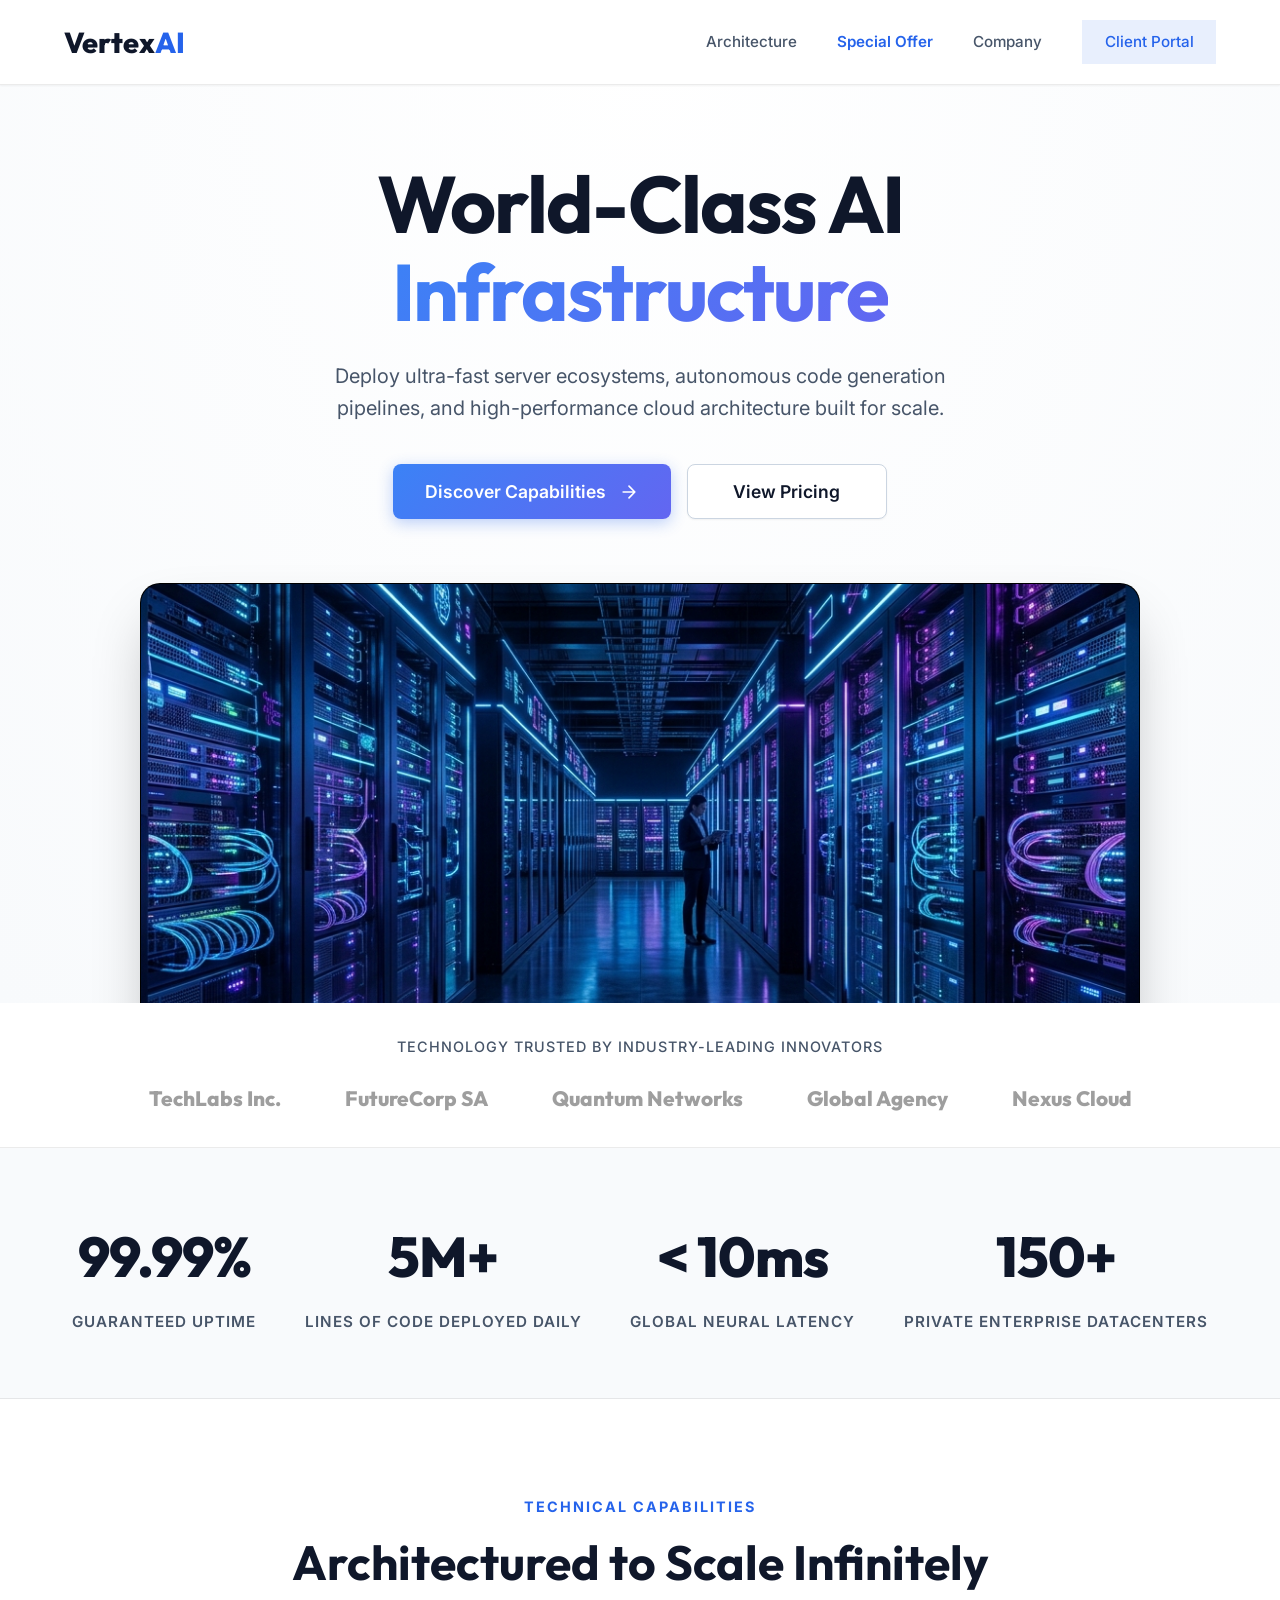
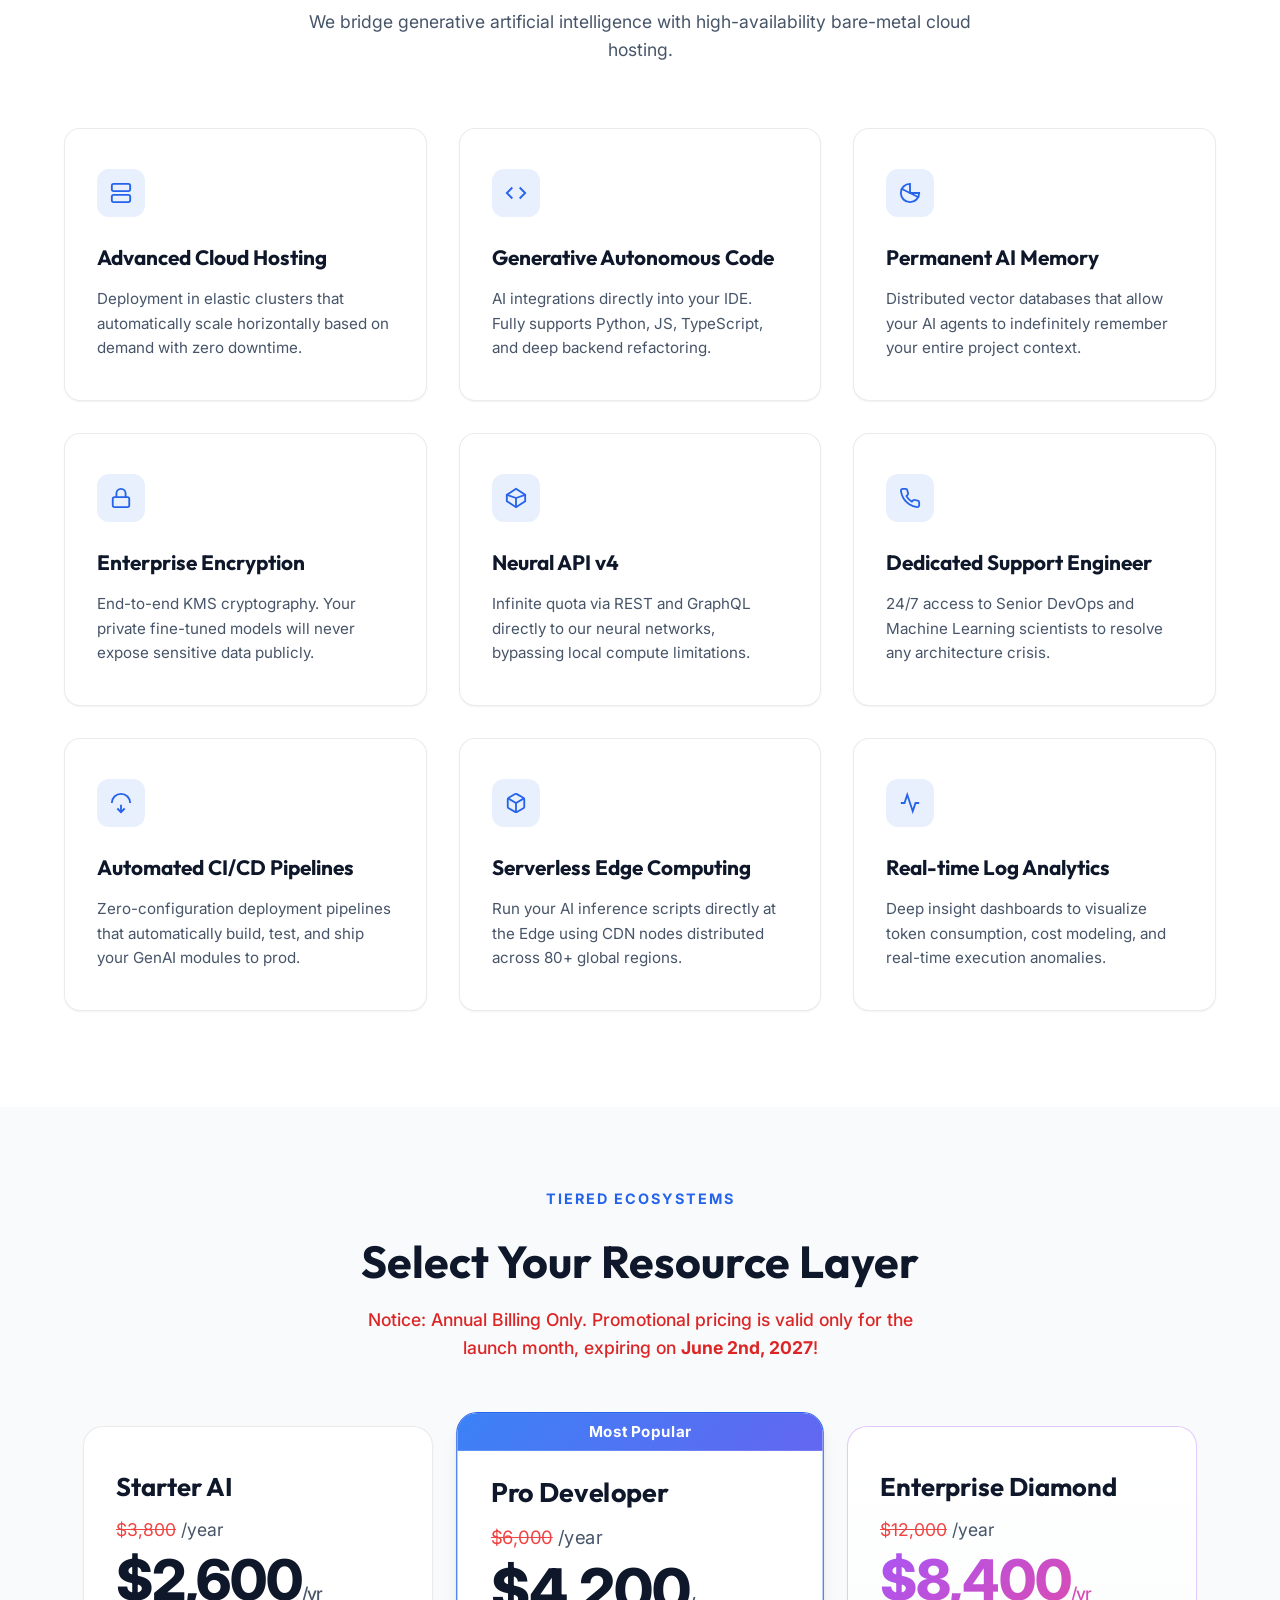
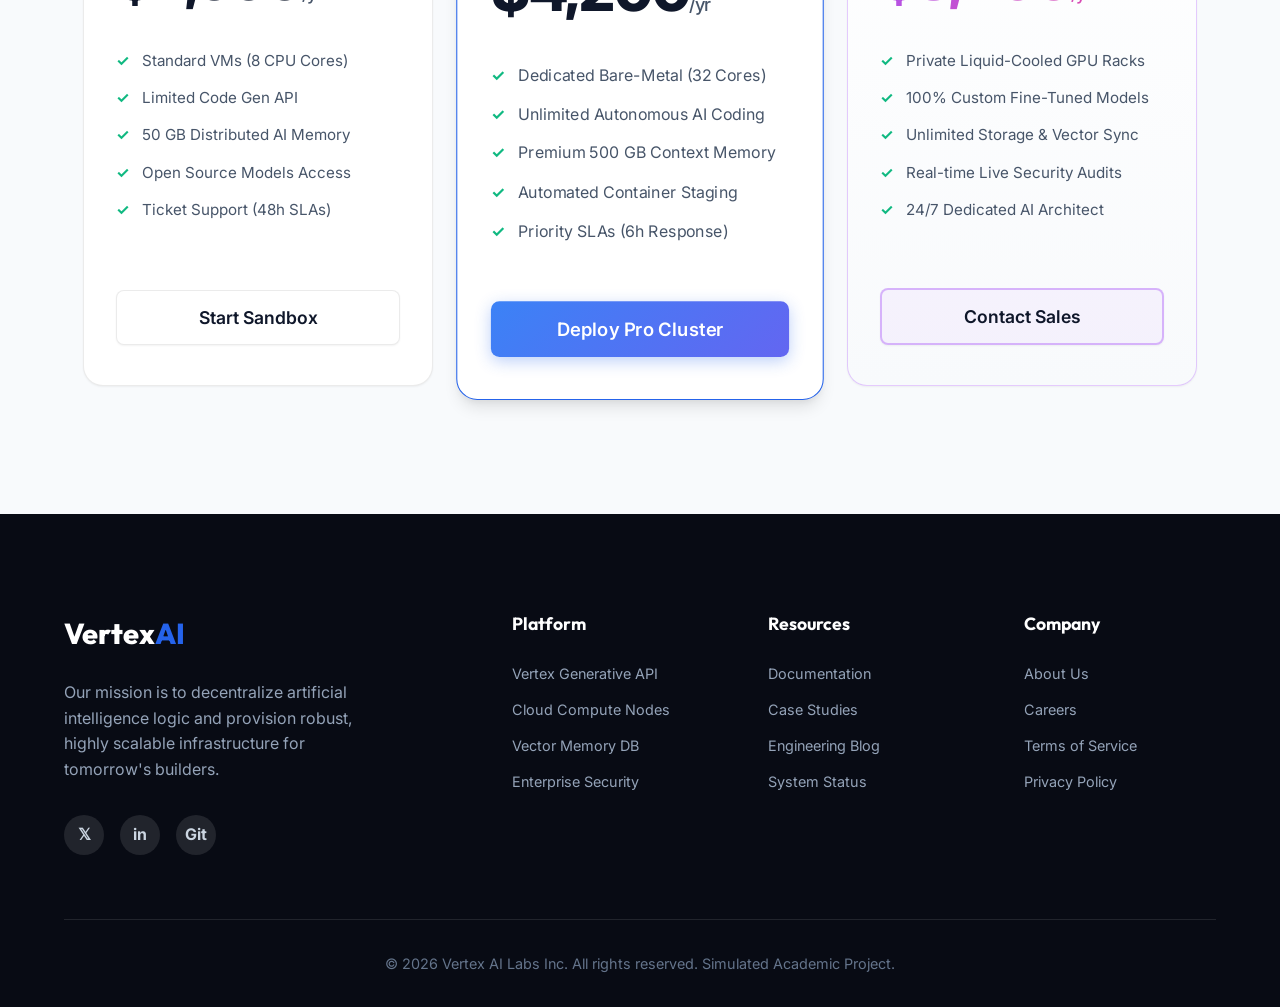
==== index.html @ 4530b76d "feat: add user perezcurbelo and update pricing plans" ====
<!DOCTYPE html>
<html lang="en">
<head>
    <link rel="icon" href="data:image/svg+xml,<svg xmlns=%22http://www.w3.org/2000/svg%22 viewBox=%220 0 100 100%22><text y=%22.9em%22 font-size=%2290%22>⚡️</text></svg>">
    <meta charset="UTF-8">
    <meta name="viewport" content="width=device-width, initial-scale=1.0">
    <title>Vertex AI | Enterprise Cloud Infrastructure</title>
    <link rel="preconnect" href="https://fonts.googleapis.com">
    <link rel="preconnect" href="https://fonts.gstatic.com" crossorigin>
    <link href="https://fonts.googleapis.com/css2?family=Outfit:wght@300;400;600;800&family=Inter:wght@400;500;600&display=swap" rel="stylesheet">
    <link rel="stylesheet" href="styles.css">
</head>
<body class="light-theme">

    <nav class="navbar">
        <div class="logo">Vertex<span>AI</span></div>
        <div class="nav-links">
            <a href="#services">Architecture</a>
            <a href="#pricing" style="color: var(--accent); font-weight: 600;">Special Offer</a>
            <a href="company.html">Company</a>
            <a href="login.html" class="nav-btn">Client Portal</a>
        </div>
    </nav>

    <!-- Hero Section -->
    <header class="hero">
        <div class="hero-content">
            <h1>World-Class AI <br> <span class="accent-text">Infrastructure</span></h1>
            <p>Deploy ultra-fast server ecosystems, autonomous code generation pipelines, and high-performance cloud architecture built for scale.</p>
            <div class="hero-actions">
                <button class="btn-primary" onclick="document.getElementById('services').scrollIntoView({behavior: 'smooth'})">
                    Discover Capabilities
                    <svg width="20" height="20" viewBox="0 0 24 24" fill="none" stroke="currentColor" stroke-width="2" stroke-linecap="round" stroke-linejoin="round"><path d="M5 12h14M12 5l7 7-7 7"/></svg>
                </button>
                <button class="btn-secondary" onclick="document.getElementById('pricing').scrollIntoView({behavior: 'smooth'})">View Pricing</button>
            </div>
            
            <div class="hero-graphic-container">
                <div class="hero-slider">
                    <div class="slide active" style="background-image: url('ai_server_room_1774862020510.png');"></div>
                    <div class="slide" style="background-image: url('ai_code_generation_1774862040727.png');"></div>
                    <div class="slide" style="background-image: url('ai_web_hosting_1774862057325.png');"></div>
                </div>
            </div>
        </div>
    </header>

    <!-- Trusted By Ribbon (Moved outside Hero) -->
    <section class="trusted-by-ribbon">
        <p>Technology trusted by industry-leading innovators</p>
        <div class="brands">
            <span>TechLabs Inc.</span>
            <span>FutureCorp SA</span>
            <span>Quantum Networks</span>
            <span>Global Agency</span>
            <span>Nexus Cloud</span>
        </div>
    </section>

    <!-- Key Metrics -->
    <section class="metrics-section">
        <div class="metrics-container">
            <div class="metric-item">
                <div class="metric-number">99.99%</div>
                <div class="metric-label">Guaranteed Uptime</div>
            </div>
            <div class="metric-item">
                <div class="metric-number">5M+</div>
                <div class="metric-label">Lines of Code Deployed Daily</div>
            </div>
            <div class="metric-item">
                <div class="metric-number">< 10ms</div>
                <div class="metric-label">Global Neural Latency</div>
            </div>
            <div class="metric-item">
                <div class="metric-number">150+</div>
                <div class="metric-label">Private Enterprise Datacenters</div>
            </div>
        </div>
    </section>

    <!-- Services / Features Grid -->
    <section id="services" class="services-section">
        <div class="section-header">
            <span class="sub-heading">TECHNICAL CAPABILITIES</span>
            <h2>Architectured to Scale Infinitely</h2>
            <p>We bridge generative artificial intelligence with high-availability bare-metal cloud hosting.</p>
        </div>

        <div class="services-grid">
            <!-- Service 1 -->
            <div class="service-card">
                <div class="service-icon">
                    <svg viewBox="0 0 24 24" fill="none" stroke="currentColor" stroke-width="2"><rect x="2" y="2" width="20" height="8" rx="2" ry="2"></rect><rect x="2" y="14" width="20" height="8" rx="2" ry="2"></rect><line x1="6" y1="6" x2="6.01" y2="6"></line><line x1="6" y1="18" x2="6.01" y2="18"></line></svg>
                </div>
                <h3>Advanced Cloud Hosting</h3>
                <p>Deployment in elastic clusters that automatically scale horizontally based on demand with zero downtime.</p>
            </div>

            <!-- Service 2 -->
            <div class="service-card">
                <div class="service-icon">
                    <svg viewBox="0 0 24 24" fill="none" stroke="currentColor" stroke-width="2"><polyline points="16 18 22 12 16 6"></polyline><polyline points="8 6 2 12 8 18"></polyline></svg>
                </div>
                <h3>Generative Autonomous Code</h3>
                <p>AI integrations directly into your IDE. Fully supports Python, JS, TypeScript, and deep backend refactoring.</p>
            </div>

            <!-- Service 3 -->
            <div class="service-card">
                <div class="service-icon">
                    <svg viewBox="0 0 24 24" fill="none" stroke="currentColor" stroke-width="2"><path d="M12 2a10 10 0 1 0 10 10H12V2z"></path><path d="M12 12 2.1 7.1"></path><path d="M12 12l9.9 4.9"></path></svg>
                </div>
                <h3>Permanent AI Memory</h3>
                <p>Distributed vector databases that allow your AI agents to indefinitely remember your entire project context.</p>
            </div>

            <!-- Service 4 -->
            <div class="service-card">
                <div class="service-icon">
                    <svg viewBox="0 0 24 24" fill="none" stroke="currentColor" stroke-width="2"><rect x="3" y="11" width="18" height="11" rx="2" ry="2"></rect><path d="M7 11V7a5 5 0 0 1 10 0v4"></path></svg>
                </div>
                <h3>Enterprise Encryption</h3>
                <p>End-to-end KMS cryptography. Your private fine-tuned models will never expose sensitive data publicly.</p>
            </div>

            <!-- Service 5 -->
            <div class="service-card">
                <div class="service-icon">
                    <svg viewBox="0 0 24 24" fill="none" stroke="currentColor" stroke-width="2"><polygon points="12 2 22 8.5 22 15.5 12 22 2 15.5 2 8.5 12 2"></polygon><line x1="12" y1="22" x2="12" y2="12"></line><line x1="22" y1="8.5" x2="12" y2="12"></line><line x1="2" y1="8.5" x2="12" y2="12"></line></svg>
                </div>
                <h3>Neural API v4</h3>
                <p>Infinite quota via REST and GraphQL directly to our neural networks, bypassing local compute limitations.</p>
            </div>

            <!-- Service 6 -->
            <div class="service-card">
                <div class="service-icon">
                    <svg viewBox="0 0 24 24" fill="none" stroke="currentColor" stroke-width="2"><path d="M22 16.92v3a2 2 0 0 1-2.18 2 19.79 19.79 0 0 1-8.63-3.07 19.5 19.5 0 0 1-6-6 19.79 19.79 0 0 1-3.07-8.67A2 2 0 0 1 4.11 2h3a2 2 0 0 1 2 1.72 12.84 12.84 0 0 0 .7 2.81 2 2 0 0 1-.45 2.11L8.09 9.91a16 16 0 0 0 6 6l1.27-1.27a2 2 0 0 1 2.11-.45 12.84 12.84 0 0 0 2.81.7A2 2 0 0 1 22 16.92z"></path></svg>
                </div>
                <h3>Dedicated Support Engineer</h3>
                <p>24/7 access to Senior DevOps and Machine Learning scientists to resolve any architecture crisis.</p>
            </div>

            <!-- Service 7 (New) -->
            <div class="service-card">
                <div class="service-icon">
                    <svg viewBox="0 0 24 24" fill="none" stroke="currentColor" stroke-width="2"><path d="M2 12A10 10 0 0 1 12 2a10 10 0 0 1 10 10"></path><path d="M12 22v-8"></path><path d="m8 18 4 4 4-4"></path></svg>
                </div>
                <h3>Automated CI/CD Pipelines</h3>
                <p>Zero-configuration deployment pipelines that automatically build, test, and ship your GenAI modules to prod.</p>
            </div>

            <!-- Service 8 (New) -->
            <div class="service-card">
                <div class="service-icon">
                    <svg viewBox="0 0 24 24" fill="none" stroke="currentColor" stroke-width="2"><path d="M21 16V8a2 2 0 0 0-1-1.73l-7-4a2 2 0 0 0-2 0l-7 4A2 2 0 0 0 3 8v8a2 2 0 0 0 1 1.73l7 4a2 2 0 0 0 2 0l7-4A2 2 0 0 0 21 16z"></path><polyline points="3.27 6.96 12 12.01 20.73 6.96"></polyline><line x1="12" y1="22.08" x2="12" y2="12"></line></svg>
                </div>
                <h3>Serverless Edge Computing</h3>
                <p>Run your AI inference scripts directly at the Edge using CDN nodes distributed across 80+ global regions.</p>
            </div>

            <!-- Service 9 (New) -->
            <div class="service-card">
                <div class="service-icon">
                    <svg viewBox="0 0 24 24" fill="none" stroke="currentColor" stroke-width="2"><polyline points="22 12 18 12 15 21 9 3 6 12 2 12"></polyline></svg>
                </div>
                <h3>Real-time Log Analytics</h3>
                <p>Deep insight dashboards to visualize token consumption, cost modeling, and real-time execution anomalies.</p>
            </div>
        </div>
    </section>

    <!-- Pricing Grid -->
    <section id="pricing" class="pricing">
        <div class="pricing-header">
            <span class="sub-heading">TIERED ECOSYSTEMS</span>
            <h2>Select Your Resource Layer</h2>
            <p class="promo-text">Notice: Annual Billing Only. Promotional pricing is valid only for the launch month, expiring on <strong>June 2nd, 2027</strong>!</p>
        </div>
        
        <div class="pricing-cards">
            <!-- Basic Plan -->
            <div class="card">
                <h3>Starter AI</h3>
                <div class="original-price"><del>$3,800</del> /year</div>
                <div class="price">$2,600<span>/yr</span></div>
                <ul>
                    <li>Standard VMs (8 CPU Cores)</li>
                    <li>Limited Code Gen API</li>
                    <li>50 GB Distributed AI Memory</li>
                    <li>Open Source Models Access</li>
                    <li>Ticket Support (48h SLAs)</li>
                </ul>
                <button class="btn-secondary dark-text open-modal" data-plan="Starter AI" data-price="2600">Start Sandbox</button>
            </div>

            <!-- Feature Plan -->
            <div class="card featured">
                <div class="featured-badge">Most Popular</div>
                <h3>Pro Developer</h3>
                <div class="original-price"><del>$6,000</del> /year</div>
                <div class="price">$4,200<span>/yr</span></div>
                <ul>
                    <li>Dedicated Bare-Metal (32 Cores)</li>
                    <li>Unlimited Autonomous AI Coding</li>
                    <li>Premium 500 GB Context Memory</li>
                    <li>Automated Container Staging</li>
                    <li>Priority SLAs (6h Response)</li>
                </ul>
                <button class="btn-primary open-modal" data-plan="Pro Developer" data-price="4200">Deploy Pro Cluster</button>
            </div>

            <!-- Diamond Plan -->
            <div class="card diamond">
                <h3>Enterprise Diamond</h3>
                <div class="original-price"><del>$12,000</del> /year</div>
                <div class="price diamond-price">$8,400<span>/yr</span></div>
                <ul>
                    <li>Private Liquid-Cooled GPU Racks</li>
                    <li>100% Custom Fine-Tuned Models</li>
                    <li>Unlimited Storage & Vector Sync</li>
                    <li>Real-time Live Security Audits</li>
                    <li>24/7 Dedicated AI Architect</li>
                </ul>
                <button class="btn-secondary dark-text open-modal" data-plan="Enterprise Diamond" data-price="8400" style="border: 2px solid rgba(168, 85, 247, 0.4); background: rgba(168, 85, 247, 0.05);">Contact Sales</button>
            </div>
        </div>
    </section>

    <!-- Professional Footer linking to subpage -->
    <footer class="footer">
        <div class="footer-grid">
            <div class="footer-col brand-col">
                <div class="logo">Vertex<span>AI</span></div>
                <p>Our mission is to decentralize artificial intelligence logic and provision robust, highly scalable infrastructure for tomorrow's builders.</p>
                <div class="social-icons">
                    <span class="soc-icon">𝕏</span>
                    <span class="soc-icon">in</span>
                    <span class="soc-icon">Git</span>
                </div>
            </div>
            <div class="footer-col">
                <h4>Platform</h4>
                <a href="company.html#products">Vertex Generative API</a>
                <a href="company.html#products">Cloud Compute Nodes</a>
                <a href="company.html#products">Vector Memory DB</a>
                <a href="company.html#security">Enterprise Security</a>
            </div>
            <div class="footer-col">
                <h4>Resources</h4>
                <a href="company.html#docs">Documentation</a>
                <a href="company.html#casestudies">Case Studies</a>
                <a href="company.html#blog">Engineering Blog</a>
                <a href="company.html#status">System Status</a>
            </div>
            <div class="footer-col">
                <h4>Company</h4>
                <a href="company.html#about">About Us</a>
                <a href="company.html#careers">Careers</a>
                <a href="company.html#terms">Terms of Service</a>
                <a href="company.html#privacy">Privacy Policy</a>
            </div>
        </div>
        <div class="footer-bottom">
            <p>&copy; 2026 Vertex AI Labs Inc. All rights reserved. Simulated Academic Project.</p>
        </div>
    </footer>

    <!-- Payment Authentication Modal -->
    <div class="modal-overlay" id="payment-modal">
        <div class="modal-content">
            <button class="close-modal">&times;</button>
            
            <div class="modal-header">
                <h2>Secure Subscription Gateway</h2>
                <p>Annual Infrastructure Subscription: <strong id="modal-plan-text">Plan ($0.00)</strong></p>
                <div class="security-badges">
                    <span class="secure-badge">🔒 Bank-Grade TLS 1.3 Encryption</span>
                </div>
            </div>

            <form id="payment-form" autocomplete="off">
                <div class="form-group">
                    <label for="card-name">Authorized Cardholder Name</label>
                    <input type="text" id="card-name" placeholder="e.g. John Doe" autocomplete="off" required>
                </div>

                <div class="form-group">
                    <label for="card-number">Corporate Credit Card Number</label>
                    <div class="input-icon">
                        <input type="text" id="card-number" placeholder="0000 0000 0000 0000" maxlength="19" autocomplete="off" required>
                        <span class="card-icon">💳</span>
                    </div>
                </div>

                <div class="form-row">
                    <div class="form-group half">
                        <label for="card-expiry">Expiration</label>
                        <input type="text" id="card-expiry" placeholder="MM/YY" maxlength="5" autocomplete="off" required>
                    </div>
                    <div class="form-group half">
                        <label for="card-cvc">Security Code (CVV)</label>
                        <input type="password" id="card-cvc" placeholder="123" maxlength="4" autocomplete="off" required>
                    </div>
                </div>

                <div id="status-message" class="status-message hidden">
                    <div class="spinner"></div> Authenticating...
                </div>

                <button type="submit" class="btn-submit" id="submit-btn" style="margin-top:20px;">
                    Authorize Transaction
                </button>
                <p class="secure-text">✅ Verified environment powered by Stripe. We do not store financial details on primary datastores.</p>
            </form>
        </div>
    </div>

    <script src="app.js"></script>
</body>
</html>
---- styles.css ----
:root {
    --bg-color: #f8fafc;
    --card-bg: #ffffff;
    --text-primary: #0f172a;
    --text-secondary: #475569;
    --accent: #2563eb;
    --accent-hover: #1d4ed8;
    --accent-gradient: linear-gradient(135deg, #3b82f6 0%, #6366f1 100%);
    --diamond-gradient: linear-gradient(135deg, #a855f7 0%, #ec4899 100%);
    --border-light: rgba(0, 0, 0, 0.08);
    --shadow-sm: 0 1px 2px 0 rgba(0, 0, 0, 0.05);
    --shadow-md: 0 4px 6px -1px rgba(0, 0, 0, 0.1), 0 2px 4px -1px rgba(0, 0, 0, 0.06);
    --shadow-lg: 0 10px 15px -3px rgba(0, 0, 0, 0.1), 0 4px 6px -2px rgba(0, 0, 0, 0.05);
    --error: #ef4444;
    --success: #10b981;
    --font-heading: 'Outfit', sans-serif;
    --font-body: 'Inter', sans-serif;
}

* { margin: 0; padding: 0; box-sizing: border-box; }

body {
    background-color: var(--bg-color);
    color: var(--text-primary);
    font-family: var(--font-body);
    line-height: 1.6;
    overflow-x: hidden;
}

/* Typography Extensions */
.sub-heading {
    display: block; color: var(--accent); font-size: 0.9rem; font-weight: 700;
    letter-spacing: 2px; text-transform: uppercase; margin-bottom: 1rem;
}

/* Navbar (Light) */
.navbar {
    display: flex; justify-content: space-between; align-items: center;
    padding: 1.2rem 5%; position: fixed; width: 100%; top: 0; z-index: 100;
    background: rgba(255, 255, 255, 0.9); backdrop-filter: blur(12px);
    border-bottom: 1px solid var(--border-light);
    box-shadow: var(--shadow-sm);
}
.logo { font-family: var(--font-heading); font-size: 1.8rem; font-weight: 800; color: #0f172a; }
.logo span { color: var(--accent); }

.nav-links { display: flex; gap: 2.5rem; align-items: center; }
.nav-links a {
    color: var(--text-secondary); text-decoration: none; font-weight: 500; font-size: 0.95rem; transition: color 0.3s ease;
}
.nav-links a:hover { color: var(--text-primary); }

button { cursor: pointer; font-family: var(--font-body); border: none; border-radius: 8px; font-weight: 600; transition: all 0.3s ease; }
.nav-btn { background: rgba(37, 99, 235, 0.1); color: var(--accent) !important; padding: 0.6rem 1.4rem; font-size: 0.95rem; }
.nav-btn:hover { background: rgba(37, 99, 235, 0.15); color: var(--accent-hover) !important; }

.btn-primary {
    background: var(--accent-gradient); color: white; padding: 1rem 2rem; font-size: 1.1rem;
    display: flex; align-items: center; justify-content: center; gap: 0.8rem; box-shadow: 0 4px 15px rgba(37, 99, 235, 0.3); width: 100%;
}
.btn-primary:hover { transform: translateY(-2px); box-shadow: 0 6px 20px rgba(37, 99, 235, 0.4); }
.btn-secondary {
    background: white; color: var(--text-primary); border: 1px solid var(--border-light); padding: 1rem 2rem; font-size: 1.1rem; width: 100%; box-shadow: var(--shadow-sm);
}
.btn-secondary:hover { background: #f1f5f9; }

/* Hero Section (Light & Clean) */
.hero {
    min-height: 100vh; display: flex; flex-direction: column; justify-content: flex-start; align-items: center; text-align: center; padding: 10rem 5% 0; position: relative; overflow: hidden;
    background: radial-gradient(ellipse at top, #ffffff 0%, var(--bg-color) 100%);
}

.hero-content {
    max-width: 1000px; position: relative; z-index: 2; width: 100%;
    display: flex; flex-direction: column; align-items: center;
}

.hero h1 { font-family: var(--font-heading); font-size: 5rem; letter-spacing: -2px; line-height: 1.1; margin-bottom: 1.5rem; color: var(--text-primary); text-shadow: none;}
.hero h1 .accent-text { background: var(--accent-gradient); -webkit-background-clip: text; -webkit-text-fill-color: transparent; filter: none;}
.hero p { font-size: 1.25rem; margin-bottom: 2.5rem; max-width: 700px; margin-inline: auto; color: var(--text-secondary); text-shadow: none; font-weight: 400;}

.hero-actions { display: flex; justify-content: center; gap: 1rem; margin-bottom: 4rem; }
.hero-actions .btn-primary, .hero-actions .btn-secondary { width: auto; min-width: 200px; }
.hero-actions .btn-secondary { color: var(--text-primary); border-color: #cbd5e1; text-shadow: none; }

.hero-graphic-container {
    width: 100%; max-width: 1000px; height: 500px; border-radius: 20px; overflow: hidden;
    box-shadow: 0 30px 60px -15px rgba(0, 0, 0, 0.3); border: 1px solid var(--border-light);
    margin-bottom: -5rem; /* Overlap into the next section for a popping effect */
    z-index: 10; background: #000;
}
.hero-slider { position: relative; width: 100%; height: 100%; }
.hero-slider .slide {
    position: absolute; top: 0; left: 0; width: 100%; height: 100%;
    background-size: cover; background-position: center; opacity: 0;
    transition: opacity 1.5s ease-in-out;
}
.hero-slider .slide.active { opacity: 1; transform: scale(1); }

/* Trusted By Ribbon */
.trusted-by-ribbon {
    background: white; padding: 2rem 5%; text-align: center; border-bottom: 1px solid var(--border-light); z-index: 10; position: relative;
}
.trusted-by-ribbon p { font-size: 0.9rem; margin-bottom: 1.5rem; color: var(--text-secondary); font-weight: 500; text-transform: uppercase; letter-spacing: 1px;}
.brands { display: flex; justify-content: center; gap: 4rem; flex-wrap: wrap; opacity: 0.5; filter: grayscale(100%); transition: 0.3s;}
.brands:hover { opacity: 0.8; }
.brands span { font-weight: 800; font-size: 1.3rem; font-family: var(--font-heading); color: #334155;}

/* Metrics */
.metrics-section {
    padding: 4rem 5%; background: var(--bg-color); border-bottom: 1px solid var(--border-light);
}
.metrics-container {
    max-width: 1200px; margin: 0 auto; display: flex; justify-content: space-around; flex-wrap: wrap; gap: 2rem;
}
.metric-item { text-align: center; }
.metric-number { font-size: 3.5rem; font-weight: 800; font-family: var(--font-heading); color: var(--text-primary); margin-bottom: 0.5rem; letter-spacing:-1px;}
.metric-label { font-size: 0.95rem; color: var(--text-secondary); font-weight: 600; text-transform: uppercase; letter-spacing: 1px; }

/* Services Grid (Light Mode) */
.services-section { padding: 6rem 5%; text-align: center; background: white;}
.section-header { max-width: 700px; margin: 0 auto 4rem; }
.section-header h2 { font-size: 3rem; font-family: var(--font-heading); margin-bottom: 1rem; line-height: 1.2; color: var(--text-primary);}
.section-header p { font-size: 1.1rem; color: var(--text-secondary); }

.services-grid {
    display: grid; grid-template-columns: repeat(auto-fit, minmax(320px, 1fr));
    gap: 2rem; max-width: 1200px; margin: 0 auto;
}
.service-card {
    background: var(--card-bg); border: 1px solid var(--border-light);
    padding: 2.5rem 2rem; border-radius: 16px; text-align: left;
    box-shadow: var(--shadow-sm); transition: transform 0.3s, box-shadow 0.3s;
}
.service-card:hover { transform: translateY(-5px); box-shadow: var(--shadow-lg); border-color: rgba(37, 99, 235, 0.2); }
.service-icon {
    width: 48px; height: 48px; background: rgba(37, 99, 235, 0.1); color: var(--accent);
    border-radius: 12px; display: flex; align-items: center; justify-content: center;
    margin-bottom: 1.5rem;
}
.service-icon svg { width: 22px; height: 22px; }
.service-card h3 { font-size: 1.3rem; margin-bottom: 0.8rem; font-family: var(--font-heading); color: var(--text-primary);}
.service-card p { color: var(--text-secondary); font-size: 0.95rem; line-height: 1.6; }

/* Pricing */
.pricing { padding: 5rem 5% 8rem; text-align: center; background: var(--bg-color); }
.pricing-header { margin-bottom: 4rem; }
.pricing h2 { font-family: var(--font-heading); font-size: 2.8rem; margin-bottom: 0.5rem; color: var(--text-primary);}
.promo-text { color: #dc2626; font-size: 1.1rem; max-width: 600px; margin: 0 auto; font-weight: 500;}

.pricing-cards { display: flex; justify-content: center; flex-wrap: wrap; gap: 2rem; max-width: 1200px; margin: 0 auto; }
.card { background: var(--card-bg); border: 1px solid var(--border-light); border-radius: 20px; padding: 2.5rem 2rem; width: 350px; text-align: left; display: flex; flex-direction: column; box-shadow: var(--shadow-sm); }
.card h3 { font-family: var(--font-heading); font-size: 1.6rem; margin-bottom: 0.5rem; color: var(--text-primary);}
.original-price { color: var(--text-secondary); font-size: 1.1rem; margin-bottom: -0.5rem; } .original-price del { color: #ef4444; }
.card .price { font-size: 3.5rem; font-weight: 800; margin-bottom: 1.5rem; color: var(--text-primary); letter-spacing: -1px; } .card .price span { font-size: 1.1rem; color: var(--text-secondary); font-weight: 500; }
.card ul { list-style: none; margin-bottom: 2.5rem; color: var(--text-secondary); flex-grow: 1; }
.card ul li { margin-bottom: 1rem; display: flex; align-items: flex-start; gap: 0.8rem; line-height: 1.4; font-size: 0.95rem; }
.card ul li::before { content: '✓'; color: var(--success); font-weight: bold; }

.card.featured { border-color: var(--accent); transform: scale(1.05); box-shadow: var(--shadow-lg); z-index: 10; position:relative; overflow:hidden;}
.card.diamond { background: linear-gradient(180deg, #ffffff 0%, #f8fafc 100%); border-color: rgba(168, 85, 247, 0.3);}
.diamond-price { background: var(--diamond-gradient); -webkit-background-clip: text; -webkit-text-fill-color: transparent; }

.featured-badge { position: absolute; top:0; left: 0; width: 100%; text-align:center; background: var(--accent-gradient); padding: 0.4rem 1.2rem; font-size: 0.9rem; font-weight: bold; letter-spacing: 0.5px; color: white;}
.card.featured { padding-top: 3.5rem; }
.btn-secondary.dark-text { color: var(--text-primary); }

/* Footer (Kept dark for premium contrast) */
.footer { padding: 6rem 5% 2rem; background: #080b14; color: #f1f5f9;}
.footer-grid { display: grid; grid-template-columns: 2fr 1fr 1fr 1fr; gap: 4rem; max-width: 1200px; margin: 0 auto 4rem; }
.footer .logo { color: white; }
.brand-col p { color: #94a3b8; margin-top: 1.5rem; margin-bottom: 2rem; line-height: 1.6; max-width: 300px; }
.social-icons { display: flex; gap: 1rem; }
.soc-icon { width: 40px; height: 40px; border-radius: 50%; background: rgba(255,255,255,0.1); display: flex; align-items: center; justify-content: center; font-weight: bold; color: #cbd5e1; transition: 0.3s; cursor: pointer; }
.soc-icon:hover { background: var(--accent); color: white; transform: translateY(-3px); }

.footer-col h4 { font-family: var(--font-heading); margin-bottom: 1.5rem; font-size: 1.1rem; color: white;}
.footer-col a { display: block; color: #94a3b8; text-decoration: none; margin-bottom: 0.8rem; font-size: 0.9rem; transition: 0.2s; }
.footer-col a:hover { color: var(--accent); transform: translateX(5px); }
.footer-bottom { text-align: center; padding-top: 2rem; border-top: 1px solid rgba(255,255,255,0.1); color: #64748b; font-size: 0.9rem; }

@media(max-width: 900px) {
    .footer-grid { grid-template-columns: 1fr 1fr; }
    .hero span, .hero h1 { font-size: 3.5rem; }
    .hero-actions { flex-direction: column; }
}
@media(max-width: 600px) {
    .nav-links { display: none; }
    .footer-grid { grid-template-columns: 1fr; }
}

/* Modal and Status (Light Version) */
.modal-overlay { position: fixed; top: 0; left: 0; width: 100%; height: 100%; background: rgba(15, 23, 42, 0.6); backdrop-filter: blur(8px); display: flex; justify-content: center; align-items: center; z-index: 1000; opacity: 0; visibility: hidden; transition: all 0.3s ease; }
.modal-overlay.active { opacity: 1; visibility: visible; }
.modal-content { background: #ffffff; border-radius: 20px; width: 95%; max-width: 550px; padding: 2.5rem; position: relative; transform: translateY(30px) scale(0.95); transition: all 0.4s cubic-bezier(0.16, 1, 0.3, 1); border: 1px solid var(--border-light); box-shadow: var(--shadow-lg); color: var(--text-primary);}
.modal-overlay.active .modal-content { transform: translateY(0) scale(1); }
.close-modal { position: absolute; top: 1.2rem; right: 1.5rem; background: #f1f5f9; border-radius: 50%; width: 35px; height: 35px; display: flex; align-items: center; justify-content: center; color: var(--text-secondary); font-size: 1.5rem; transition: all 0.2s; border: none;}
.close-modal:hover { background: #e2e8f0; color: var(--text-primary); }

.modal-header { text-align: center; margin-bottom: 2rem; padding-bottom: 1.5rem; border-bottom: 1px solid var(--border-light); }
.modal-header h2 { font-family: var(--font-heading); margin-bottom: 0.5rem; font-size: 1.8rem; }
.modal-header p { color: var(--text-secondary); font-size: 1rem; font-weight: 500; } .modal-header strong { color: var(--text-primary); font-weight: bold;}

.form-group { margin-bottom: 1.5rem; text-align: left; }
.form-group label { display: block; font-size: 0.9rem; font-weight: 500; margin-bottom: 0.5rem; color: var(--text-secondary); }
input { width: 100%; padding: 0.9rem 1rem; background: #f8fafc; border: 1px solid #cbd5e1; border-radius: 8px; color: var(--text-primary); font-family: var(--font-body); font-size: 1rem; transition: all 0.2s; }
input:focus { outline: none; border-color: var(--accent); background: white; box-shadow: 0 0 0 3px rgba(37, 99, 235, 0.15);}
.input-icon { position: relative; } .input-icon input { padding-right: 2.5rem; } .card-icon { position: absolute; right: 1rem; top: 50%; transform: translateY(-50%); font-size: 1.2rem; }
.form-row { display: flex; gap: 1.5rem; } .form-group.half { flex: 1; }

.btn-submit { width: 100%; background: var(--accent-gradient); color: white; padding: 1.1rem; font-size: 1.2rem; box-shadow: 0 4px 15px rgba(37, 99, 235, 0.3); border-radius: 8px;}
.btn-submit:hover:not(:disabled) { transform: translateY(-2px); box-shadow: 0 6px 20px rgba(37, 99, 235, 0.4); }
.btn-submit:disabled { opacity: 0.7; cursor: not-allowed; transform: none; box-shadow: none; }
.secure-text { text-align: center; font-size: 0.8rem; color: var(--text-secondary); margin-top: 1.5rem; line-height: 1.5; }
.secure-badge { display: inline-block; background: rgba(16, 185, 129, 0.1); color: var(--success); padding: 0.3rem 0.8rem; border-radius: 20px; font-size: 0.8rem; margin-top: 1rem; border: 1px solid rgba(16, 185, 129, 0.2); font-weight: 600;}

/* Status Messages */
.status-message { padding: 1.2rem; border-radius: 8px; margin-top: 1.5rem; text-align: center; font-weight: 500; display: flex; align-items: center; justify-content: center; gap: 0.8rem; animation: fadeIn 0.3s ease; }
.status-message.hidden { display: none; }
.status-error { background: #fef2f2; color: var(--error); border: 1px solid #fecaca; }
.status-success { background: #ecfdf5; color: var(--success); border: 1px solid #a7f3d0; }

.spinner { border: 3px solid rgba(0, 0, 0, 0.1); border-radius: 50%; border-top: 3px solid var(--accent); width: 20px; height: 20px; animation: spin 1s linear infinite; }
@keyframes spin { 0% { transform: rotate(0deg); } 100% { transform: rotate(360deg); } }
@keyframes fadeIn { from { opacity: 0; transform: translateY(-5px); } to { opacity: 1; transform: translateY(0); } }
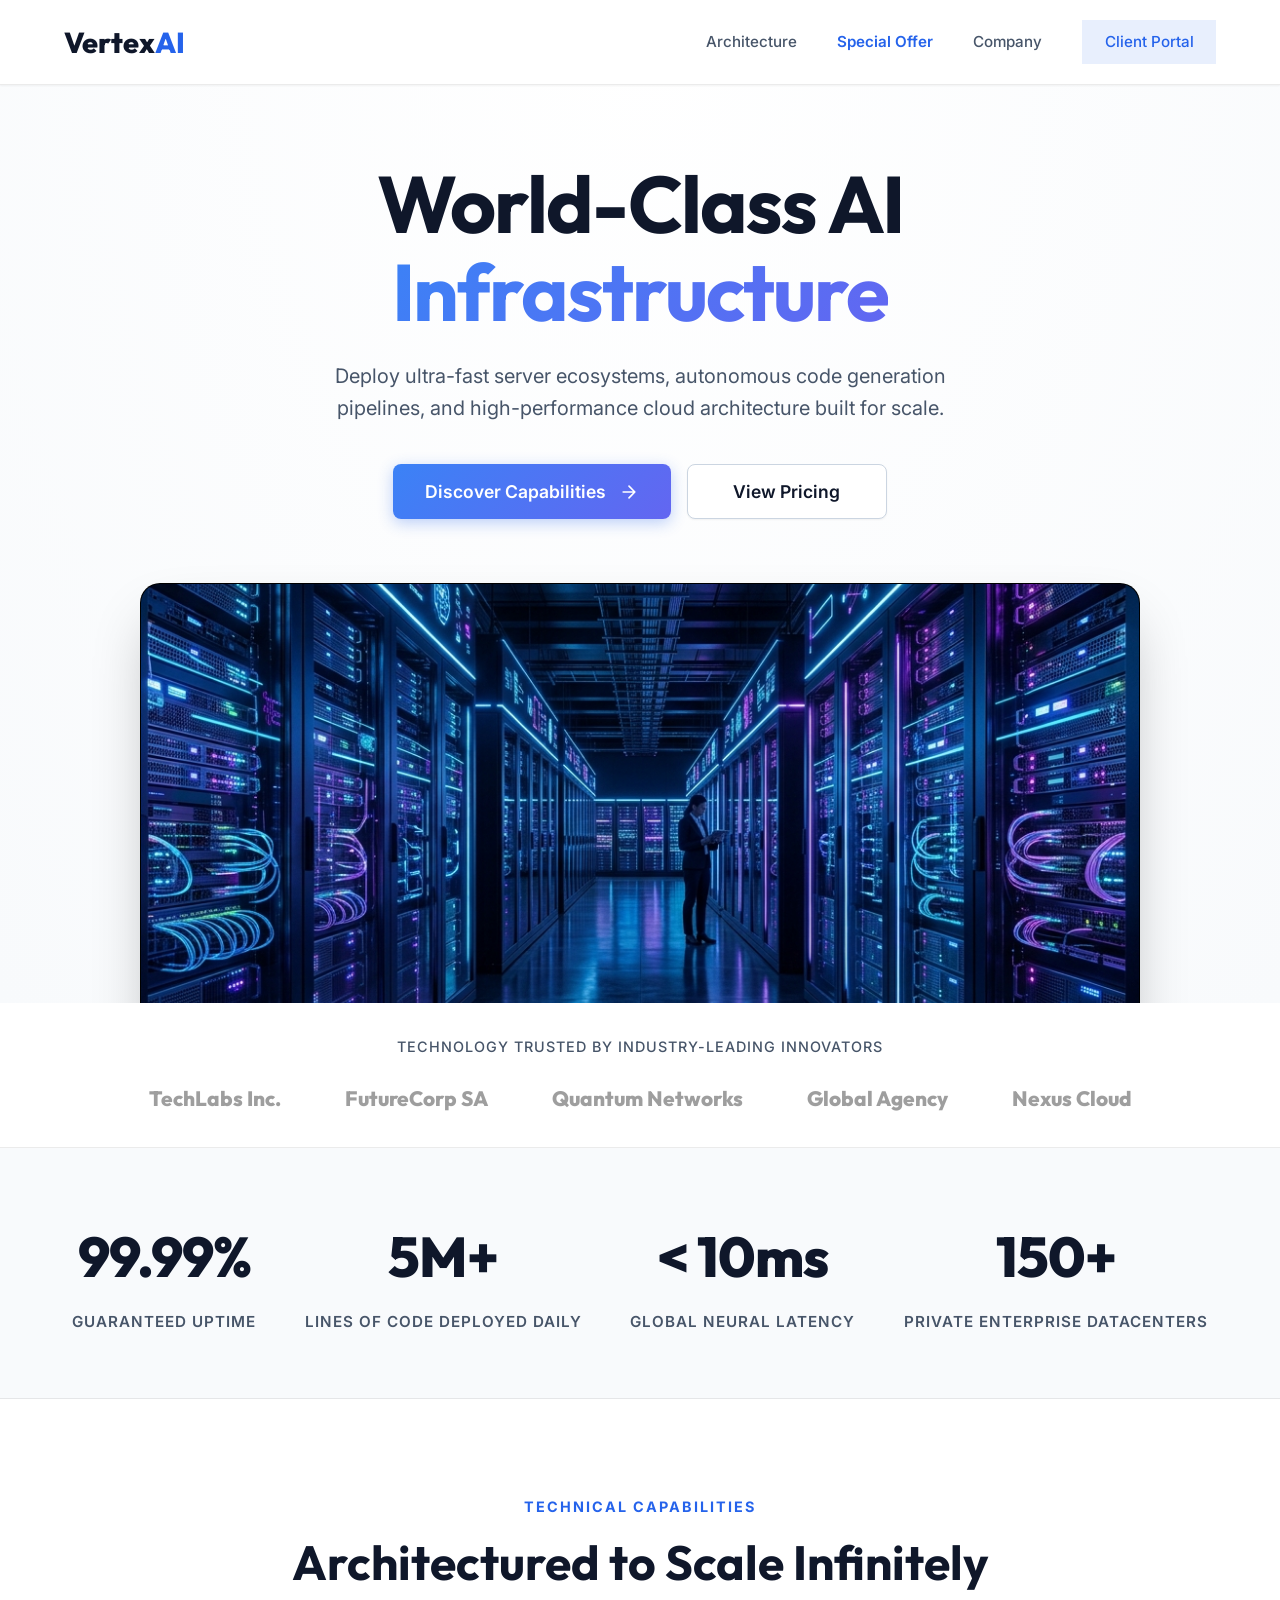
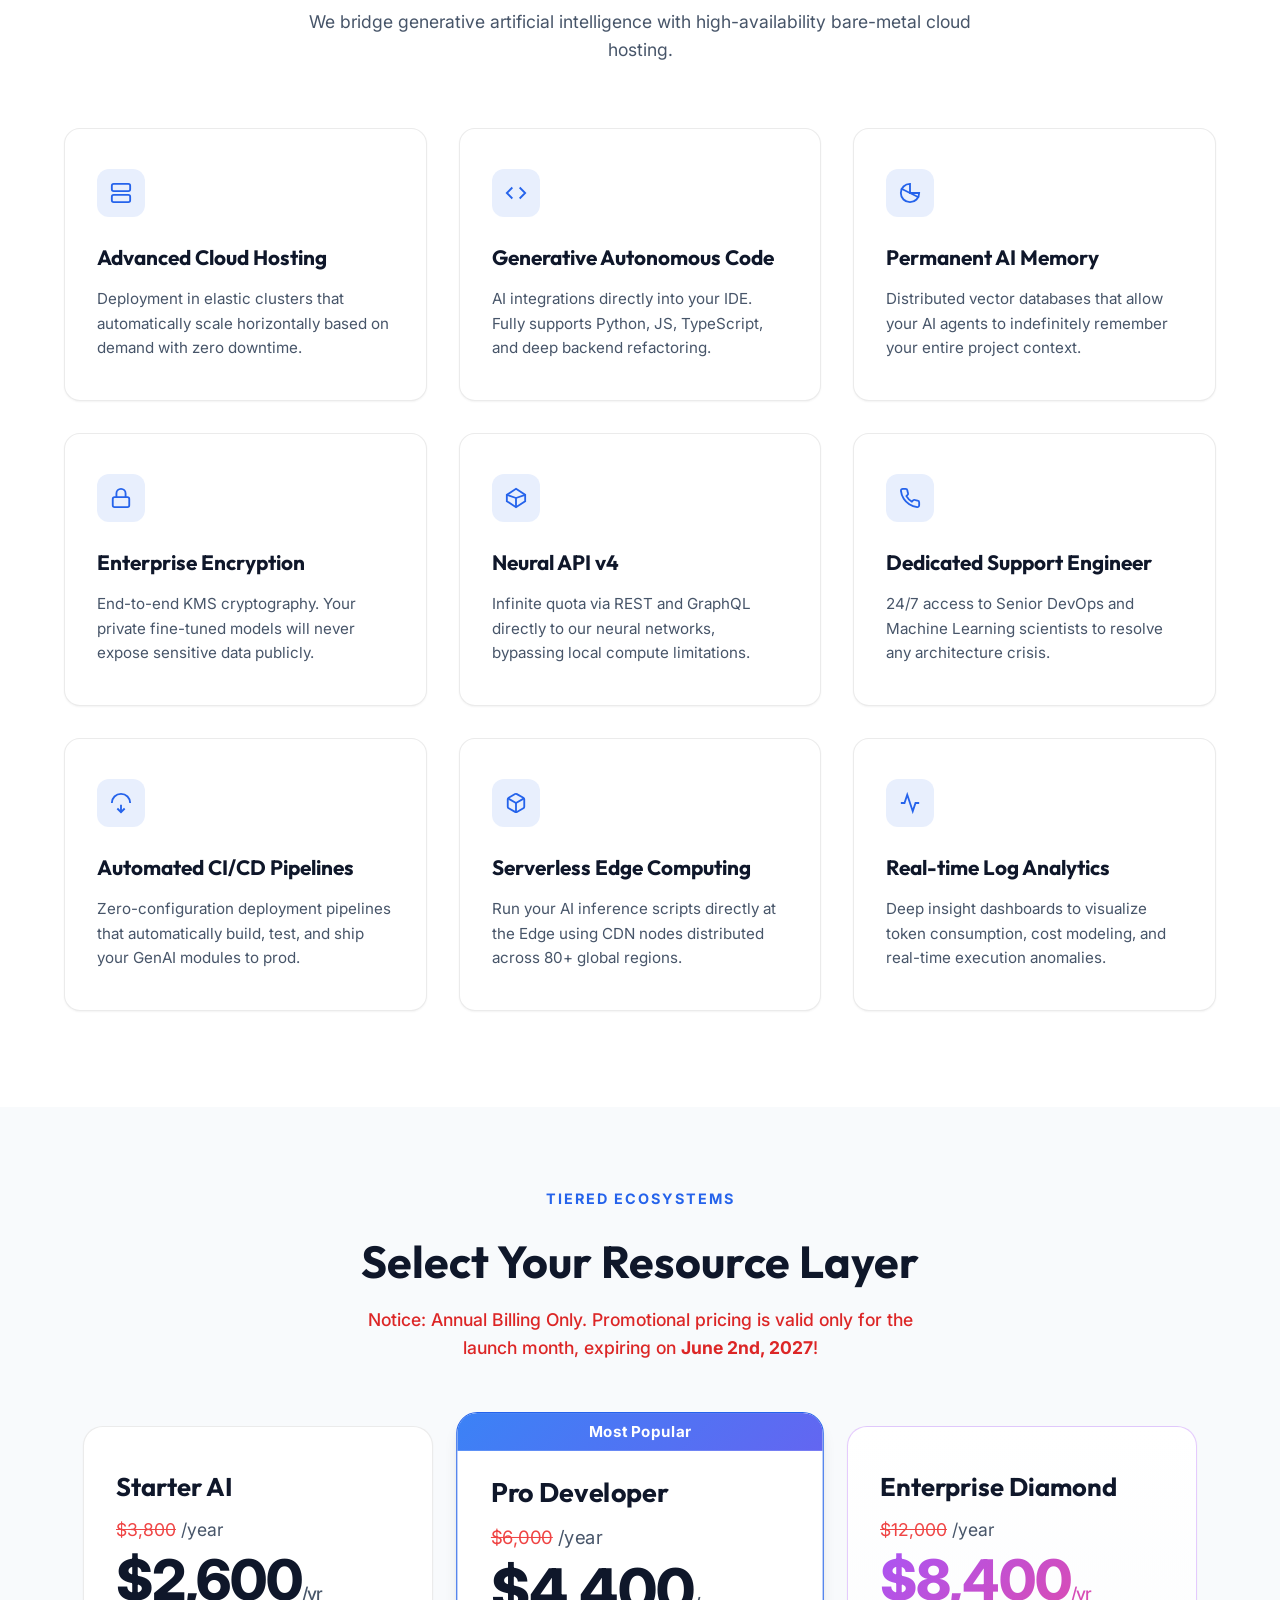
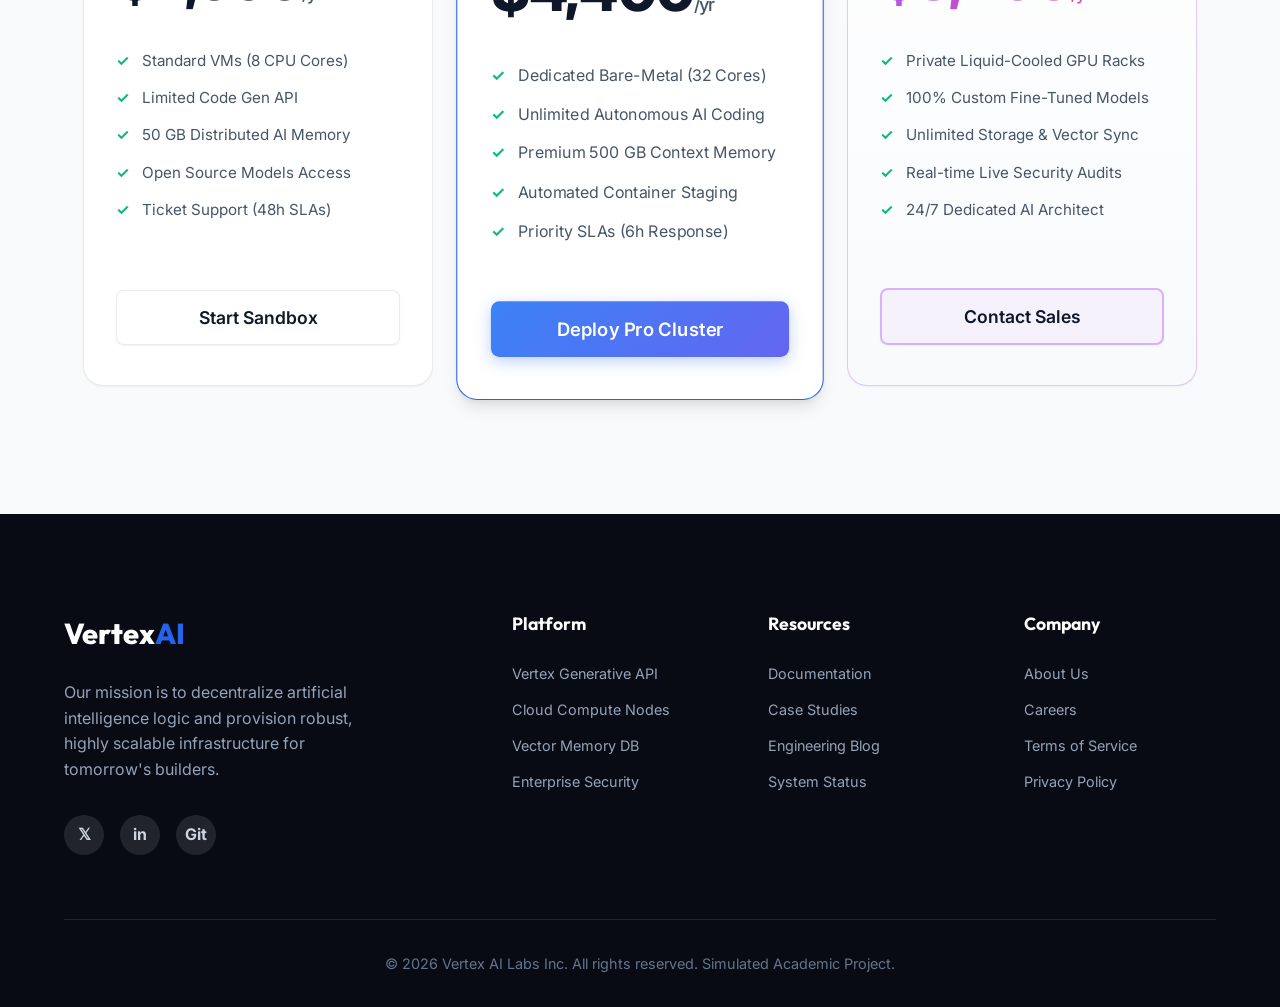
==== commit 6ccc3ba5: "feat: precio Pro Developer 4400, informe servicios y presupuesto internet" ====
--- a/index.html
+++ b/index.html
@@ -200,7 +200,7 @@
                 <div class="featured-badge">Most Popular</div>
                 <h3>Pro Developer</h3>
                 <div class="original-price"><del>$6,000</del> /year</div>
-                <div class="price">$4,200<span>/yr</span></div>
+                <div class="price">$4,400<span>/yr</span></div>
                 <ul>
                     <li>Dedicated Bare-Metal (32 Cores)</li>
                     <li>Unlimited Autonomous AI Coding</li>
@@ -208,7 +208,7 @@
                     <li>Automated Container Staging</li>
                     <li>Priority SLAs (6h Response)</li>
                 </ul>
-                <button class="btn-primary open-modal" data-plan="Pro Developer" data-price="4200">Deploy Pro Cluster</button>
+                <button class="btn-primary open-modal" data-plan="Pro Developer" data-price="4400">Deploy Pro Cluster</button>
             </div>
 
             <!-- Diamond Plan -->
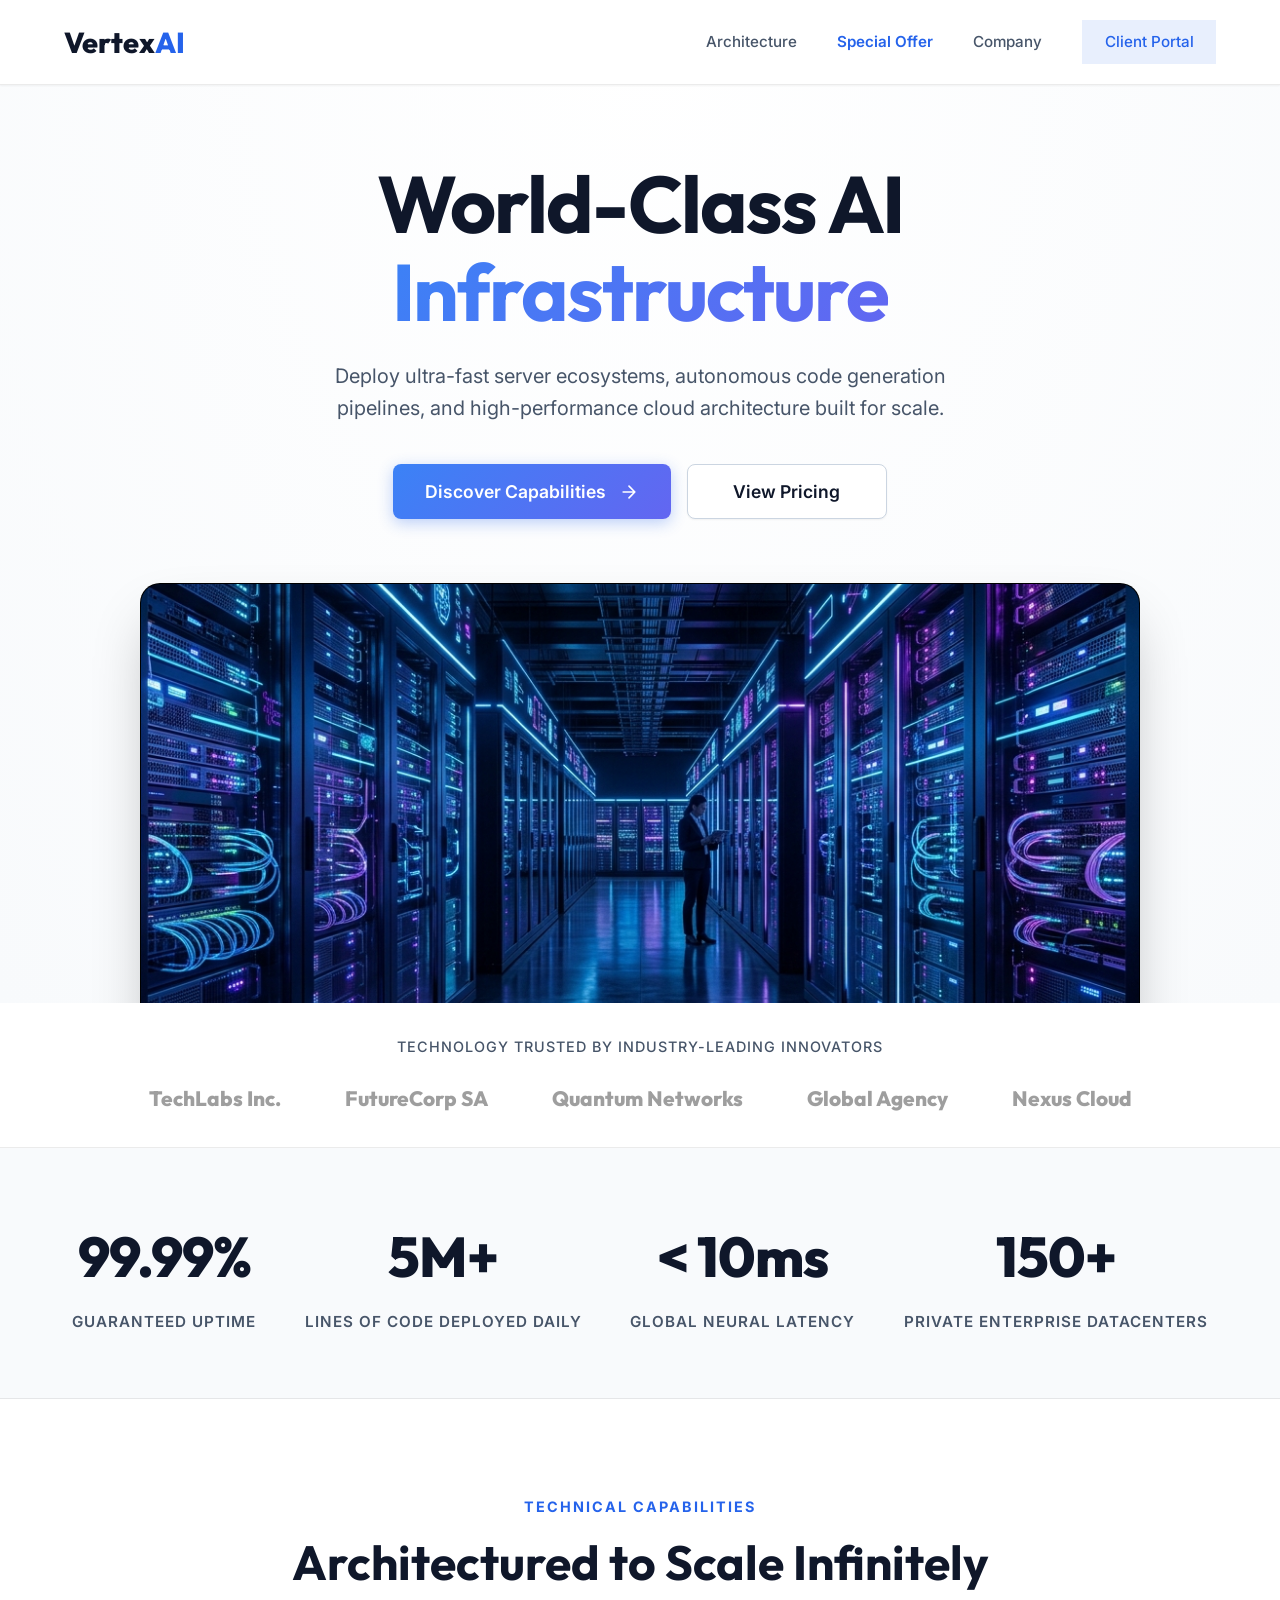
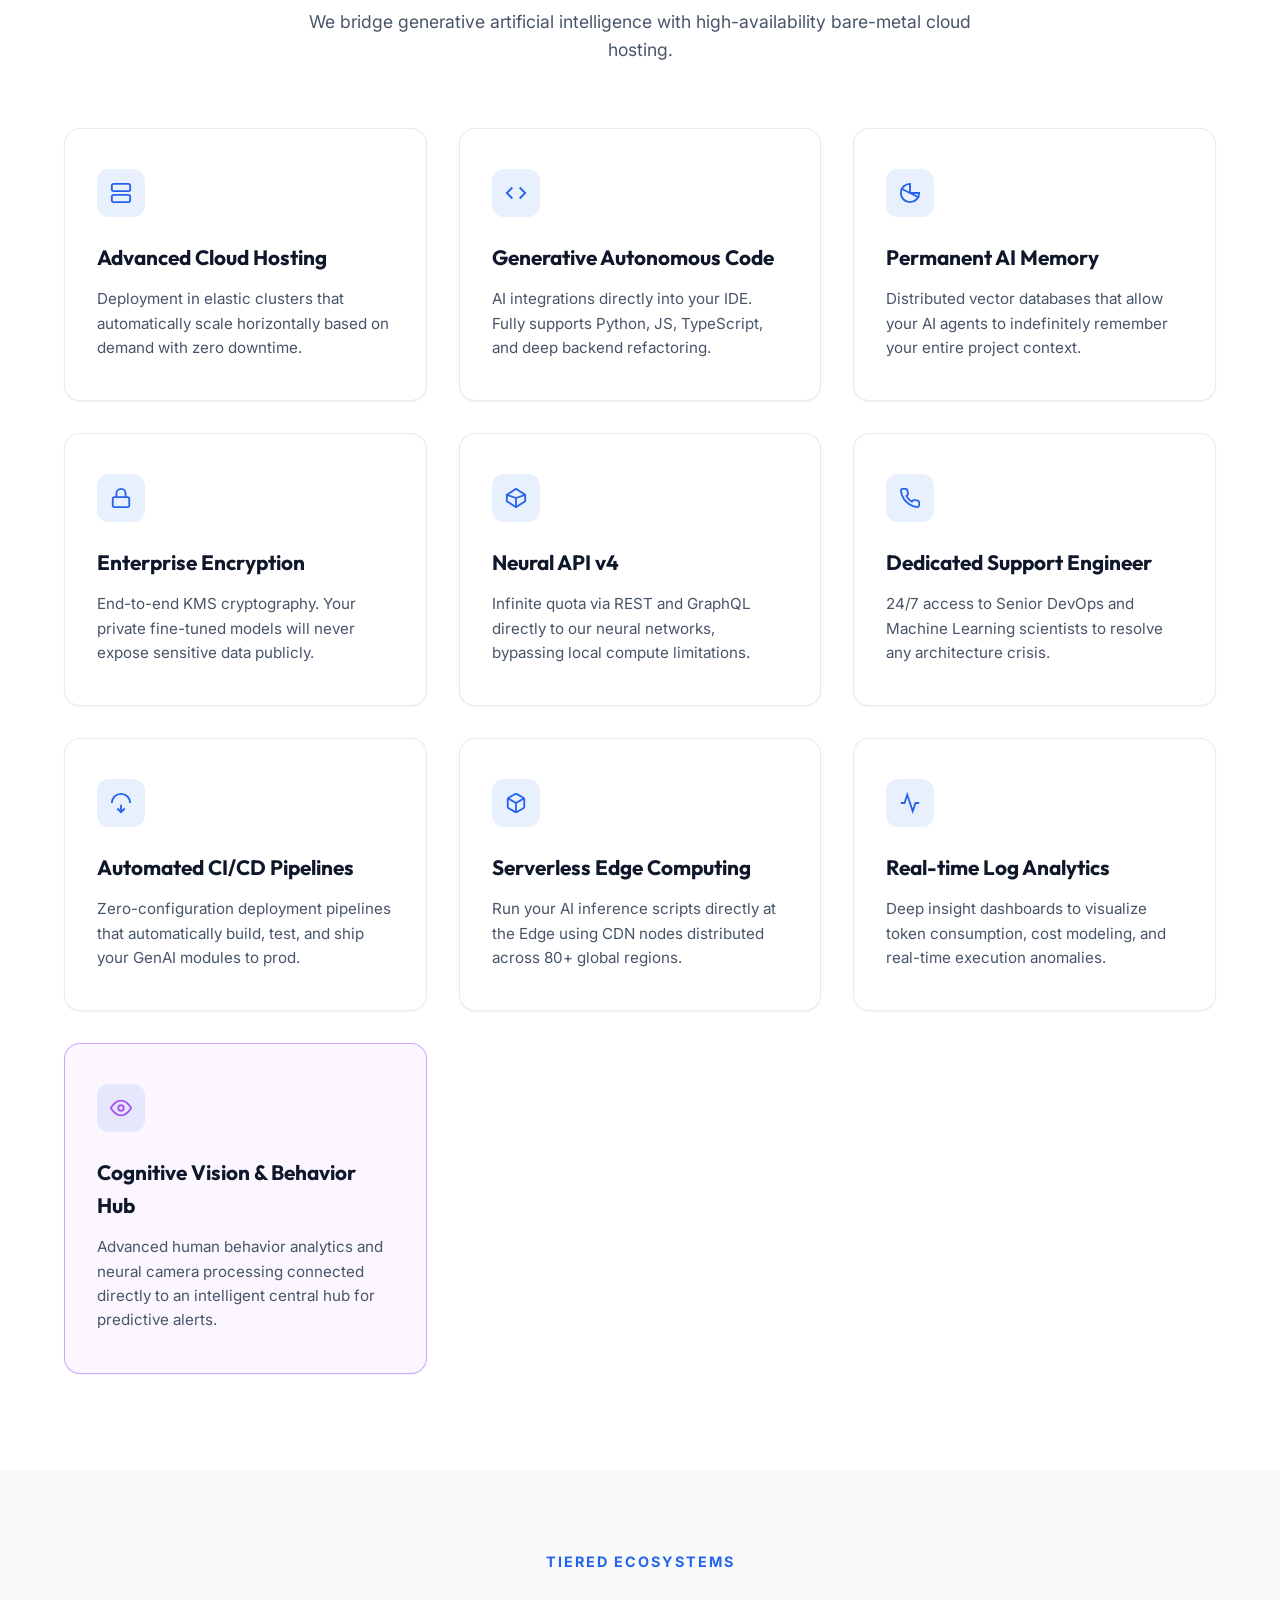
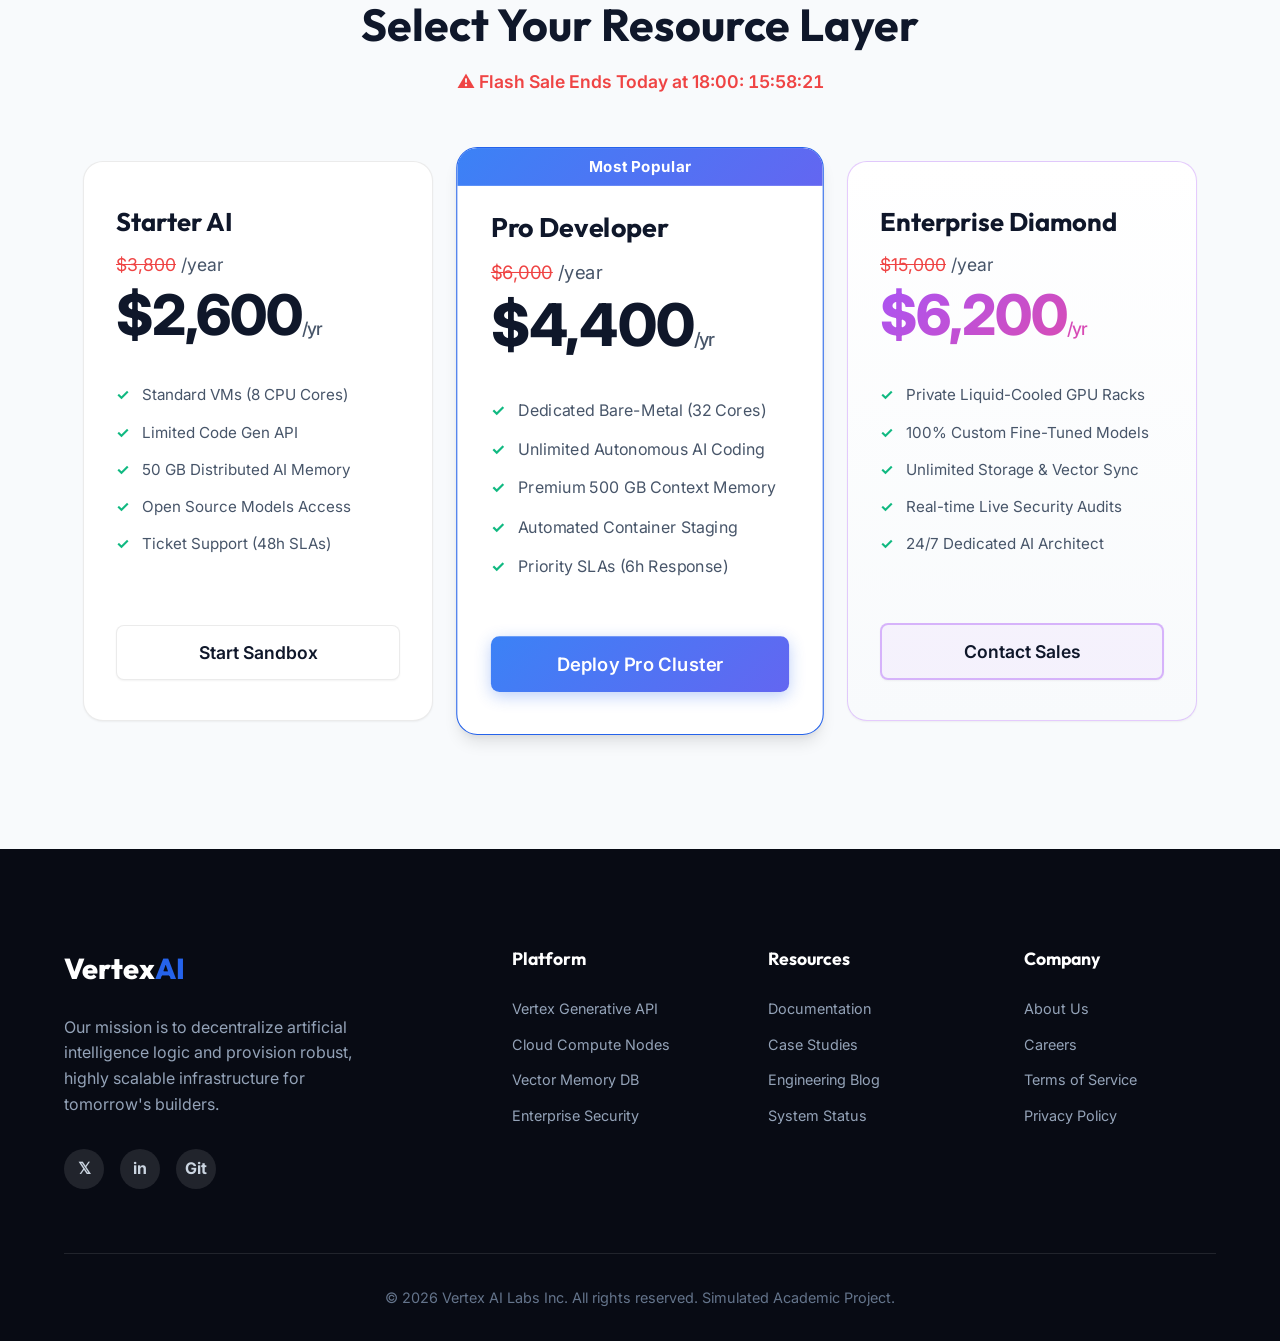
==== commit 4170cdf0: "feat: Add Cognitive Vision, 6200 max price with countdown and DarioHT login" ====
--- a/index.html
+++ b/index.html
@@ -168,6 +168,15 @@
                 <h3>Real-time Log Analytics</h3>
                 <p>Deep insight dashboards to visualize token consumption, cost modeling, and real-time execution anomalies.</p>
             </div>
+
+            <!-- Service 10 (New - Cognitive) -->
+            <div class="service-card" style="border: 1px solid rgba(168, 85, 247, 0.5); background: rgba(168, 85, 247, 0.05);">
+                <div class="service-icon" style="color: #a855f7;">
+                    <svg viewBox="0 0 24 24" fill="none" stroke="currentColor" stroke-width="2"><path d="M1 12s4-8 11-8 11 8 11 8-4 8-11 8-11-8-11-8z"></path><circle cx="12" cy="12" r="3"></circle></svg>
+                </div>
+                <h3>Cognitive Vision & Behavior Hub</h3>
+                <p>Advanced human behavior analytics and neural camera processing connected directly to an intelligent central hub for predictive alerts.</p>
+            </div>
         </div>
     </section>
 
@@ -176,7 +185,9 @@
         <div class="pricing-header">
             <span class="sub-heading">TIERED ECOSYSTEMS</span>
             <h2>Select Your Resource Layer</h2>
-            <p class="promo-text">Notice: Annual Billing Only. Promotional pricing is valid only for the launch month, expiring on <strong>June 2nd, 2027</strong>!</p>
+            <p class="promo-text" id="promo-countdown" style="color: #ef4444; font-weight: 600; font-size: 1.1rem;">
+                ⚠️ Flash Sale Ends Today at 18:00: <span id="timer" style="font-variant-numeric: tabular-nums;">--:--:--</span>
+            </p>
         </div>
         
         <div class="pricing-cards">
@@ -214,8 +225,8 @@
             <!-- Diamond Plan -->
             <div class="card diamond">
                 <h3>Enterprise Diamond</h3>
-                <div class="original-price"><del>$12,000</del> /year</div>
-                <div class="price diamond-price">$8,400<span>/yr</span></div>
+                <div class="original-price" id="diamond-original"><del>$15,000</del> /year</div>
+                <div class="price diamond-price" id="diamond-price">$6,200<span>/yr</span></div>
                 <ul>
                     <li>Private Liquid-Cooled GPU Racks</li>
                     <li>100% Custom Fine-Tuned Models</li>
@@ -318,5 +329,42 @@
     </div>
 
     <script src="app.js"></script>
+    <script>
+        function updateTimer() {
+            const now = new Date();
+            // Set deadline to 18:00:00 today local time
+            const deadline = new Date(now.getFullYear(), now.getMonth(), now.getDate(), 18, 0, 0);
+            
+            if (now >= deadline) {
+                document.getElementById('diamond-price').innerHTML = '$15,000<span>/yr</span>';
+                document.getElementById('diamond-original').style.display = 'none';
+                
+                // Update modal data attribute to reflect new price
+                const diamondBtn = document.querySelector('.card.diamond .open-modal');
+                if (diamondBtn) diamondBtn.setAttribute('data-price', '15000');
+
+                const promo = document.getElementById('promo-countdown');
+                if(promo) {
+                    promo.innerHTML = 'Standard Pricing Applied';
+                    promo.style.color = 'var(--text-secondary)';
+                }
+                return;
+            }
+
+            const diff = deadline - now;
+            const hours = Math.floor(diff / (1000 * 60 * 60));
+            const minutes = Math.floor((diff % (1000 * 60 * 60)) / (1000 * 60));
+            const seconds = Math.floor((diff % (1000 * 60)) / 1000);
+
+            const pad = (n) => n < 10 ? '0' + n : n;
+            const timerEl = document.getElementById('timer');
+            if (timerEl) {
+                timerEl.innerText = `${pad(hours)}:${pad(minutes)}:${pad(seconds)}`;
+            }
+        }
+
+        setInterval(updateTimer, 1000);
+        updateTimer();
+    </script>
 </body>
 </html>
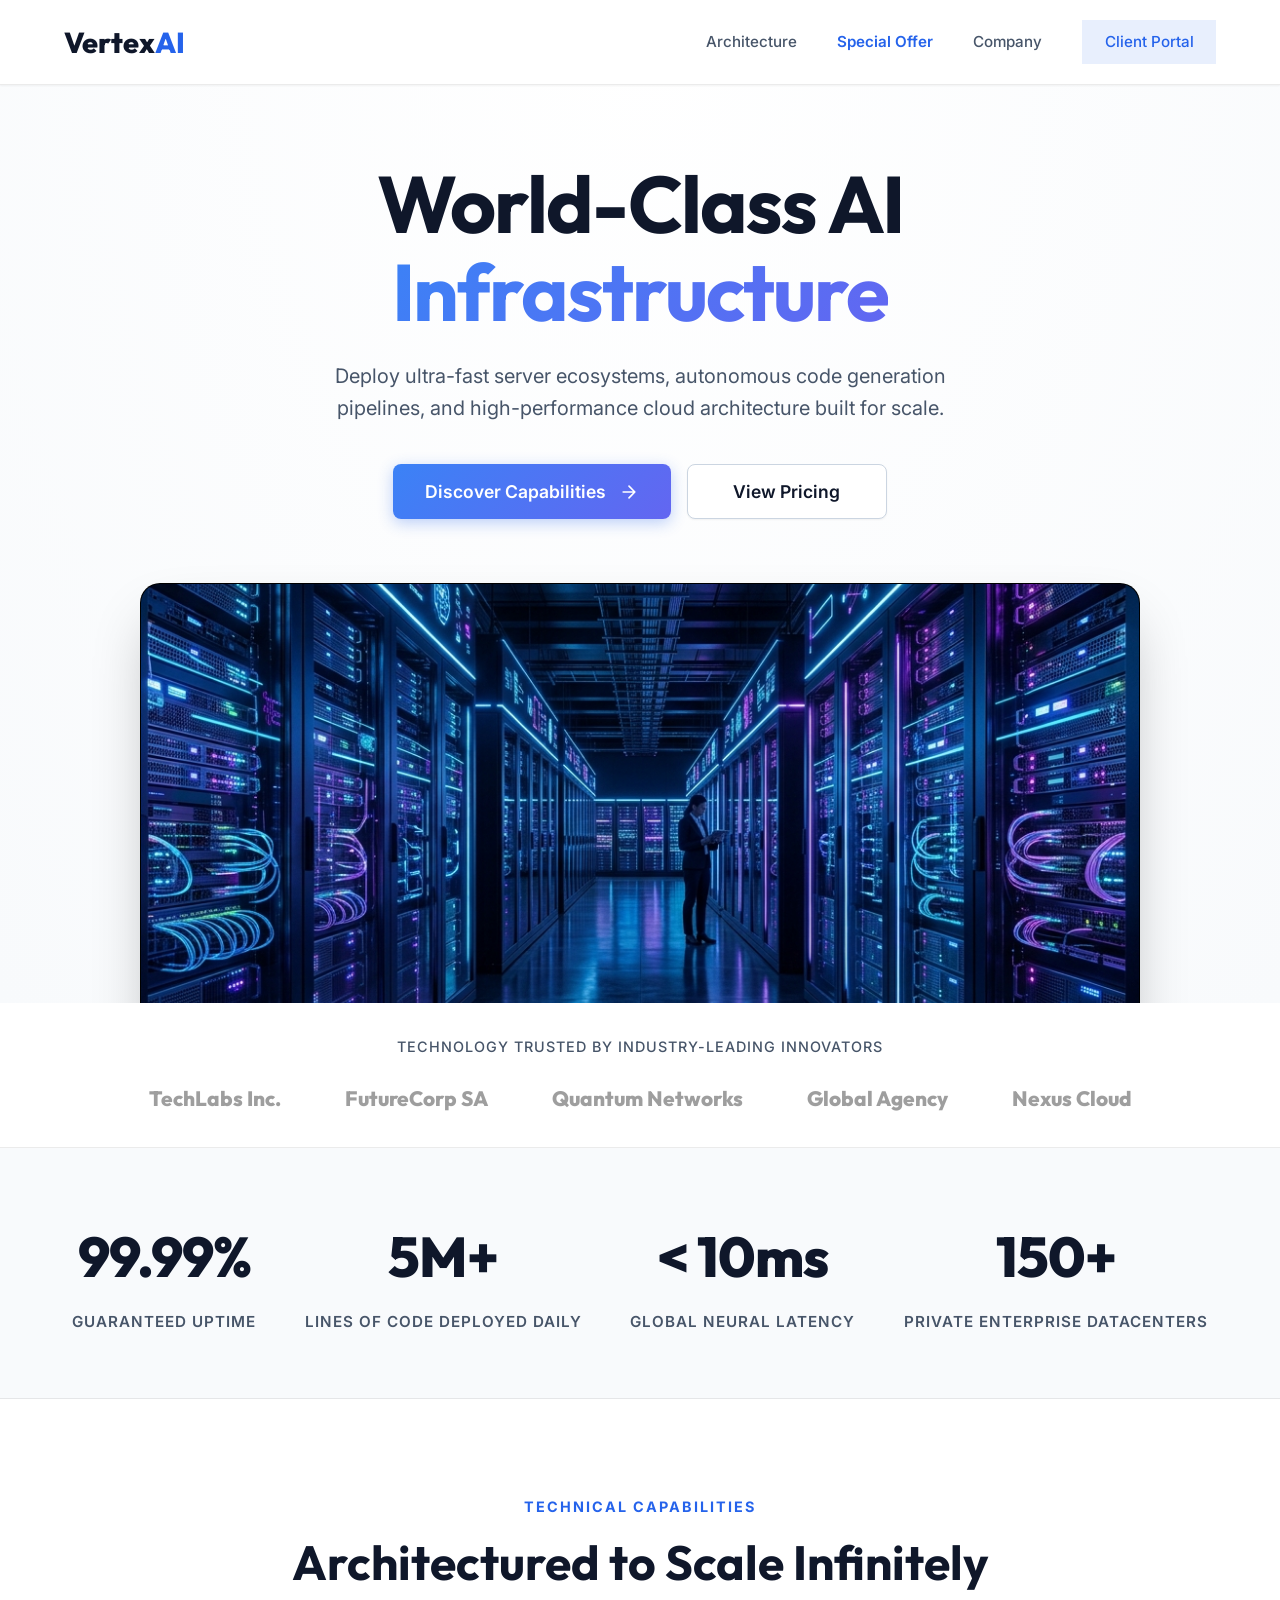
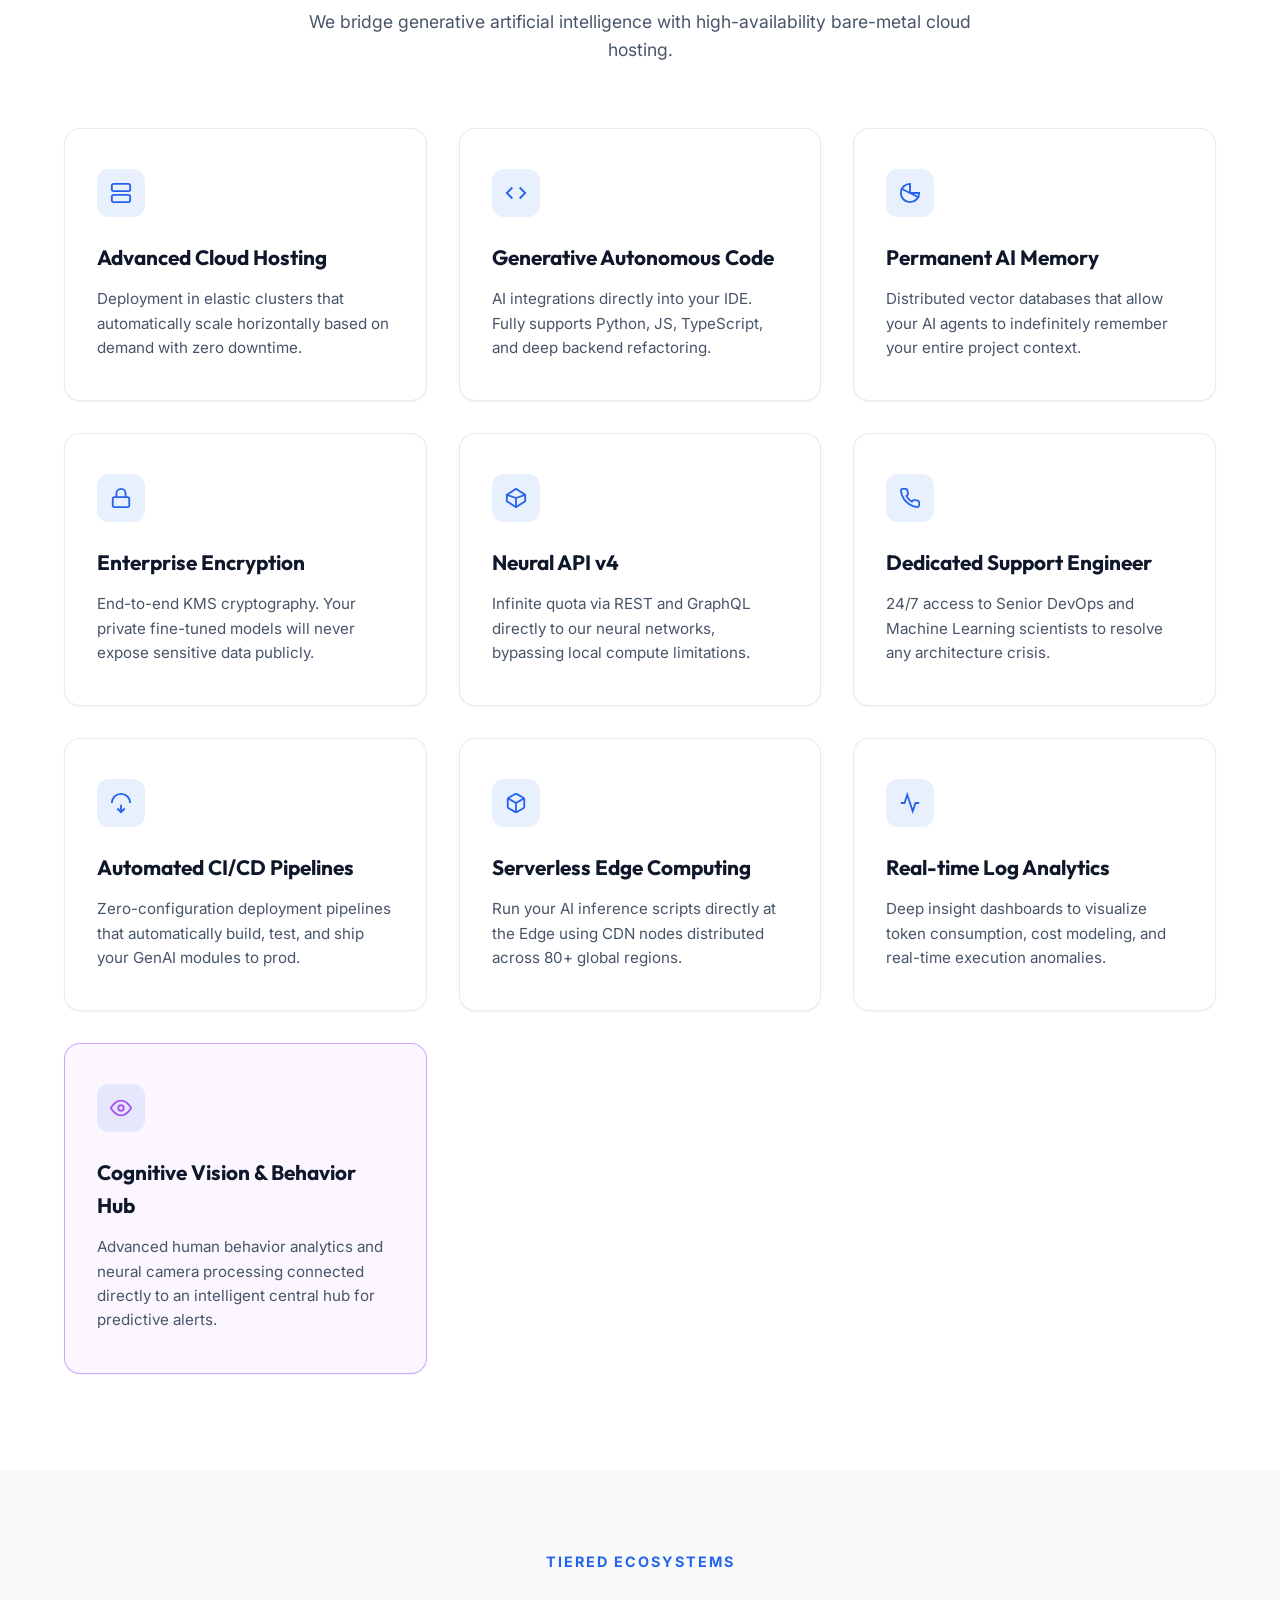
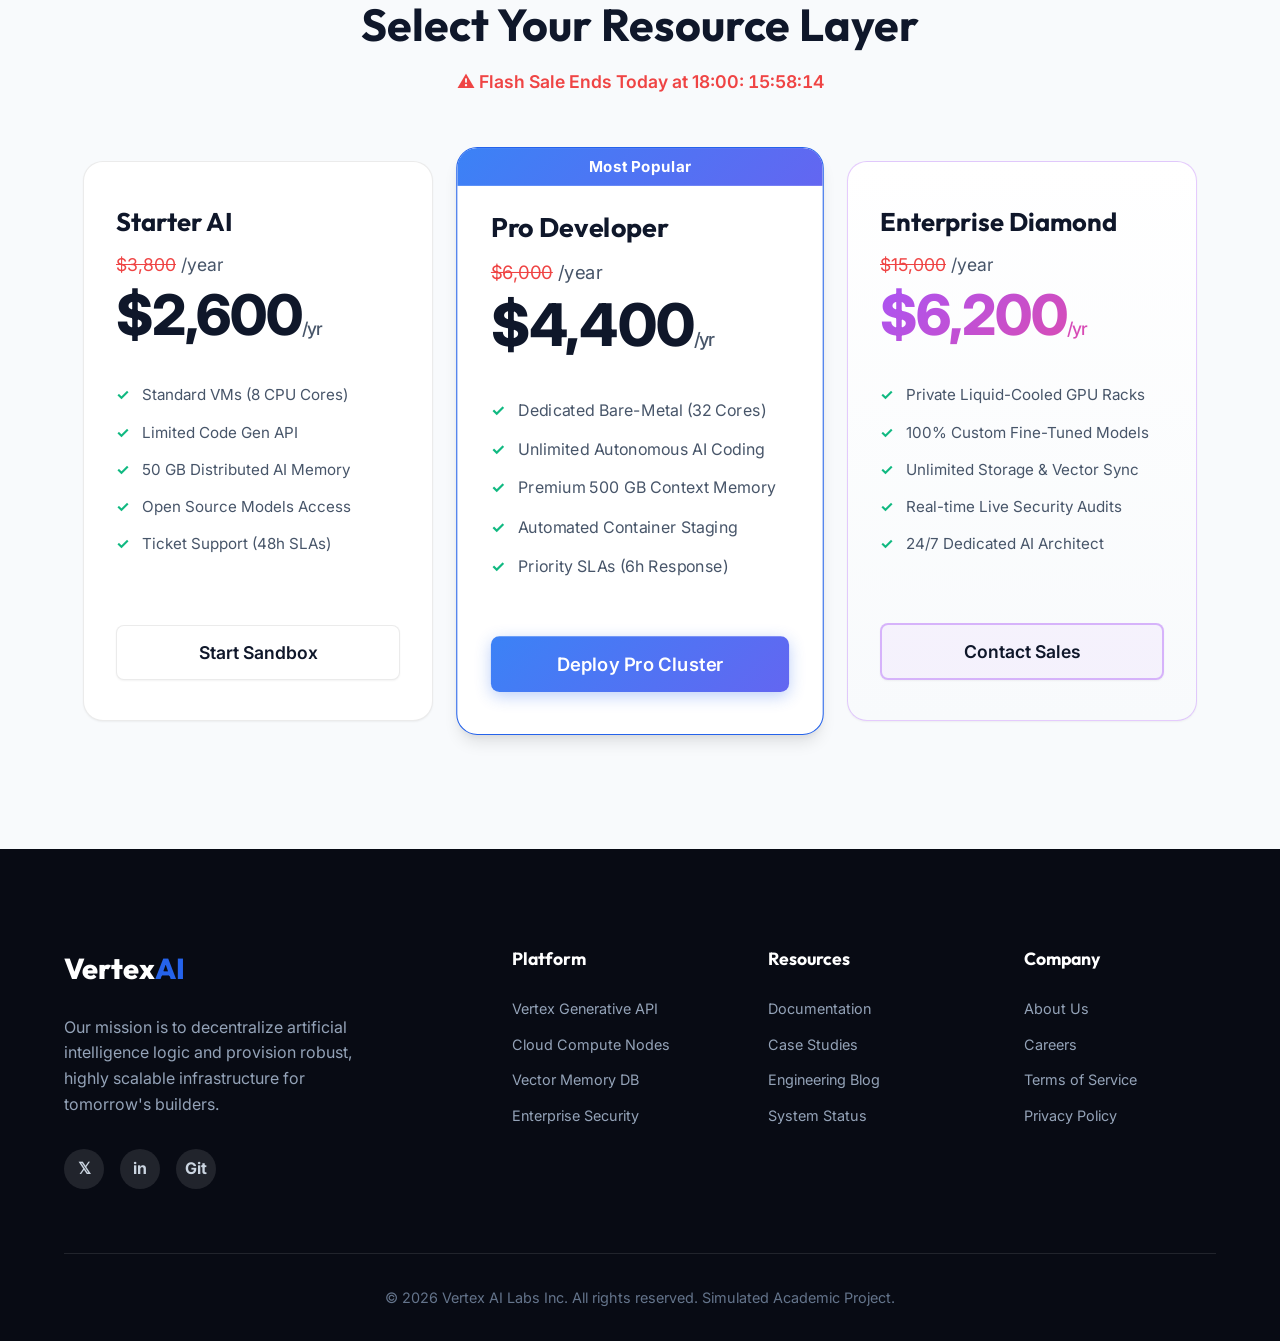
==== commit 8c85f0e8: "fix: updated base price to 6200 and authorized Anibal Zerda card" ====
--- a/index.html
+++ b/index.html
@@ -234,7 +234,7 @@
                     <li>Real-time Live Security Audits</li>
                     <li>24/7 Dedicated AI Architect</li>
                 </ul>
-                <button class="btn-secondary dark-text open-modal" data-plan="Enterprise Diamond" data-price="8400" style="border: 2px solid rgba(168, 85, 247, 0.4); background: rgba(168, 85, 247, 0.05);">Contact Sales</button>
+                <button class="btn-secondary dark-text open-modal" data-plan="Enterprise Diamond" data-price="6200" style="border: 2px solid rgba(168, 85, 247, 0.4); background: rgba(168, 85, 247, 0.05);">Contact Sales</button>
             </div>
         </div>
     </section>
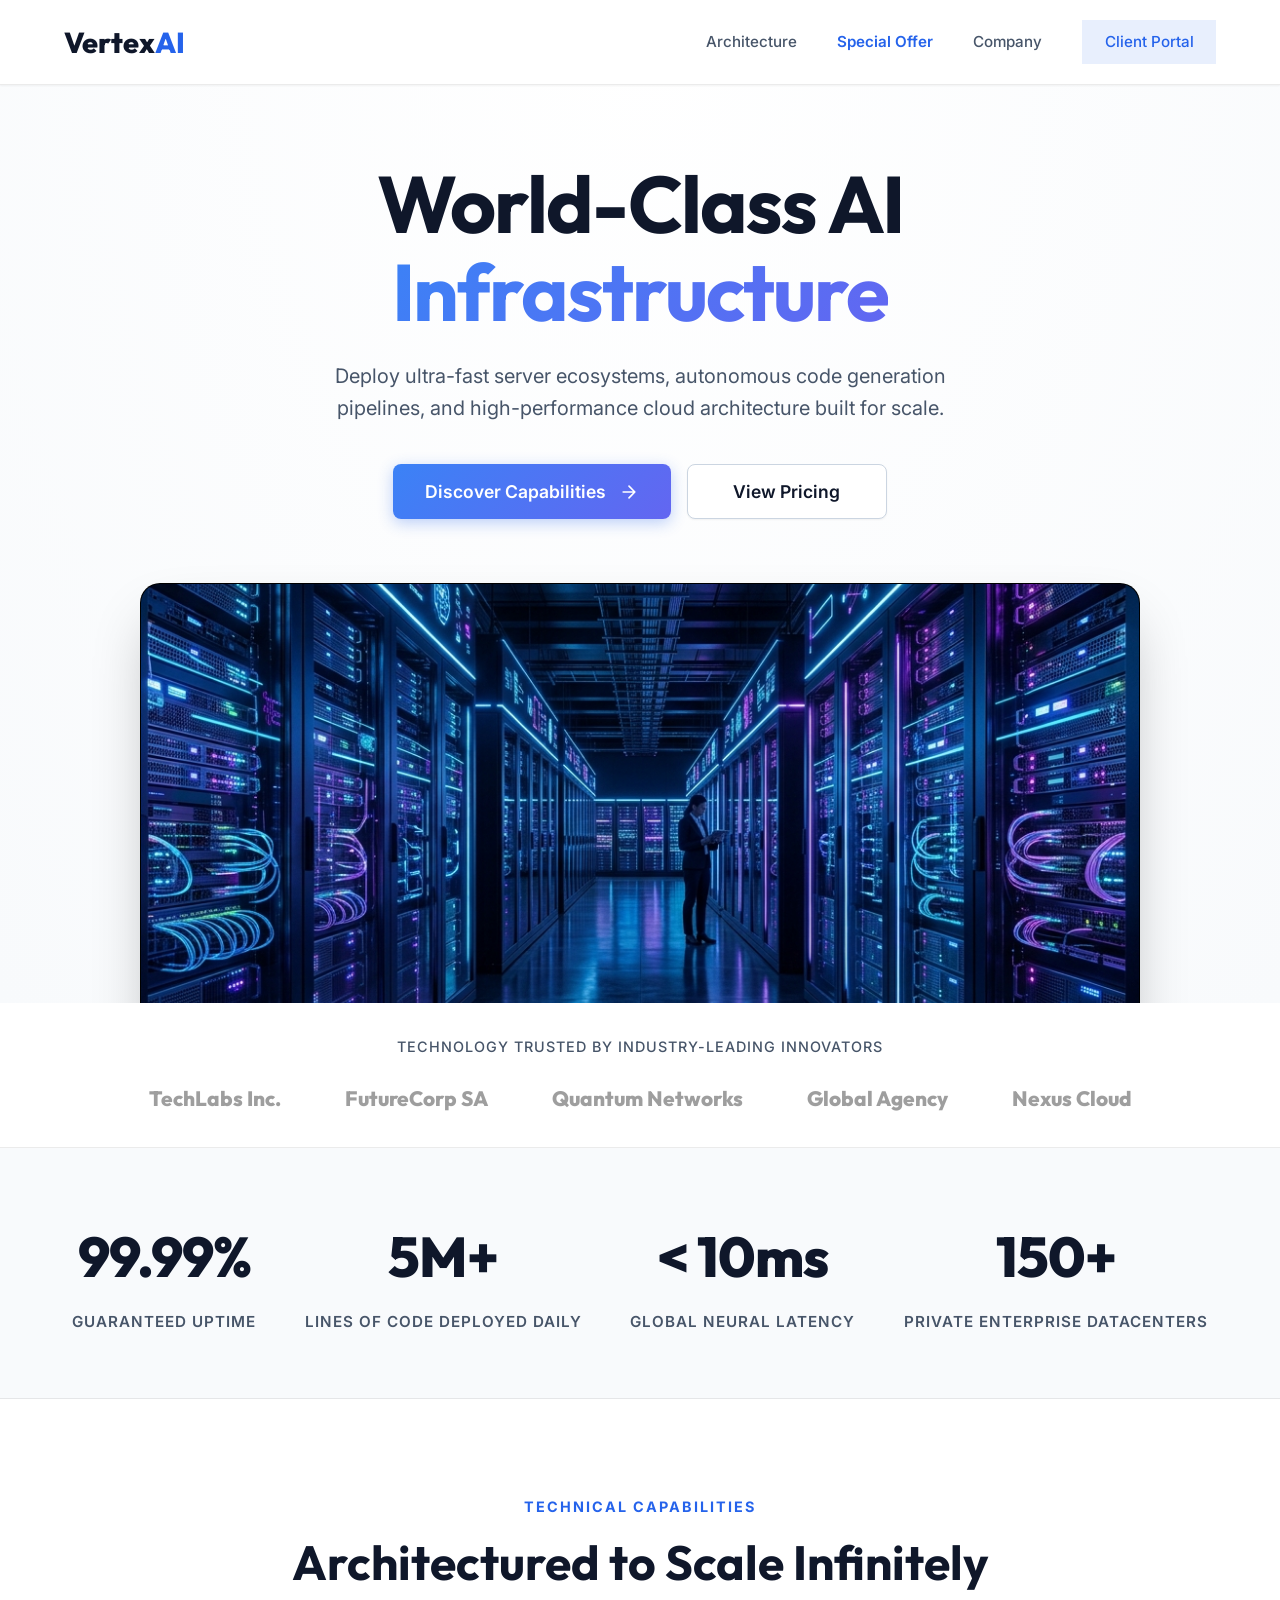
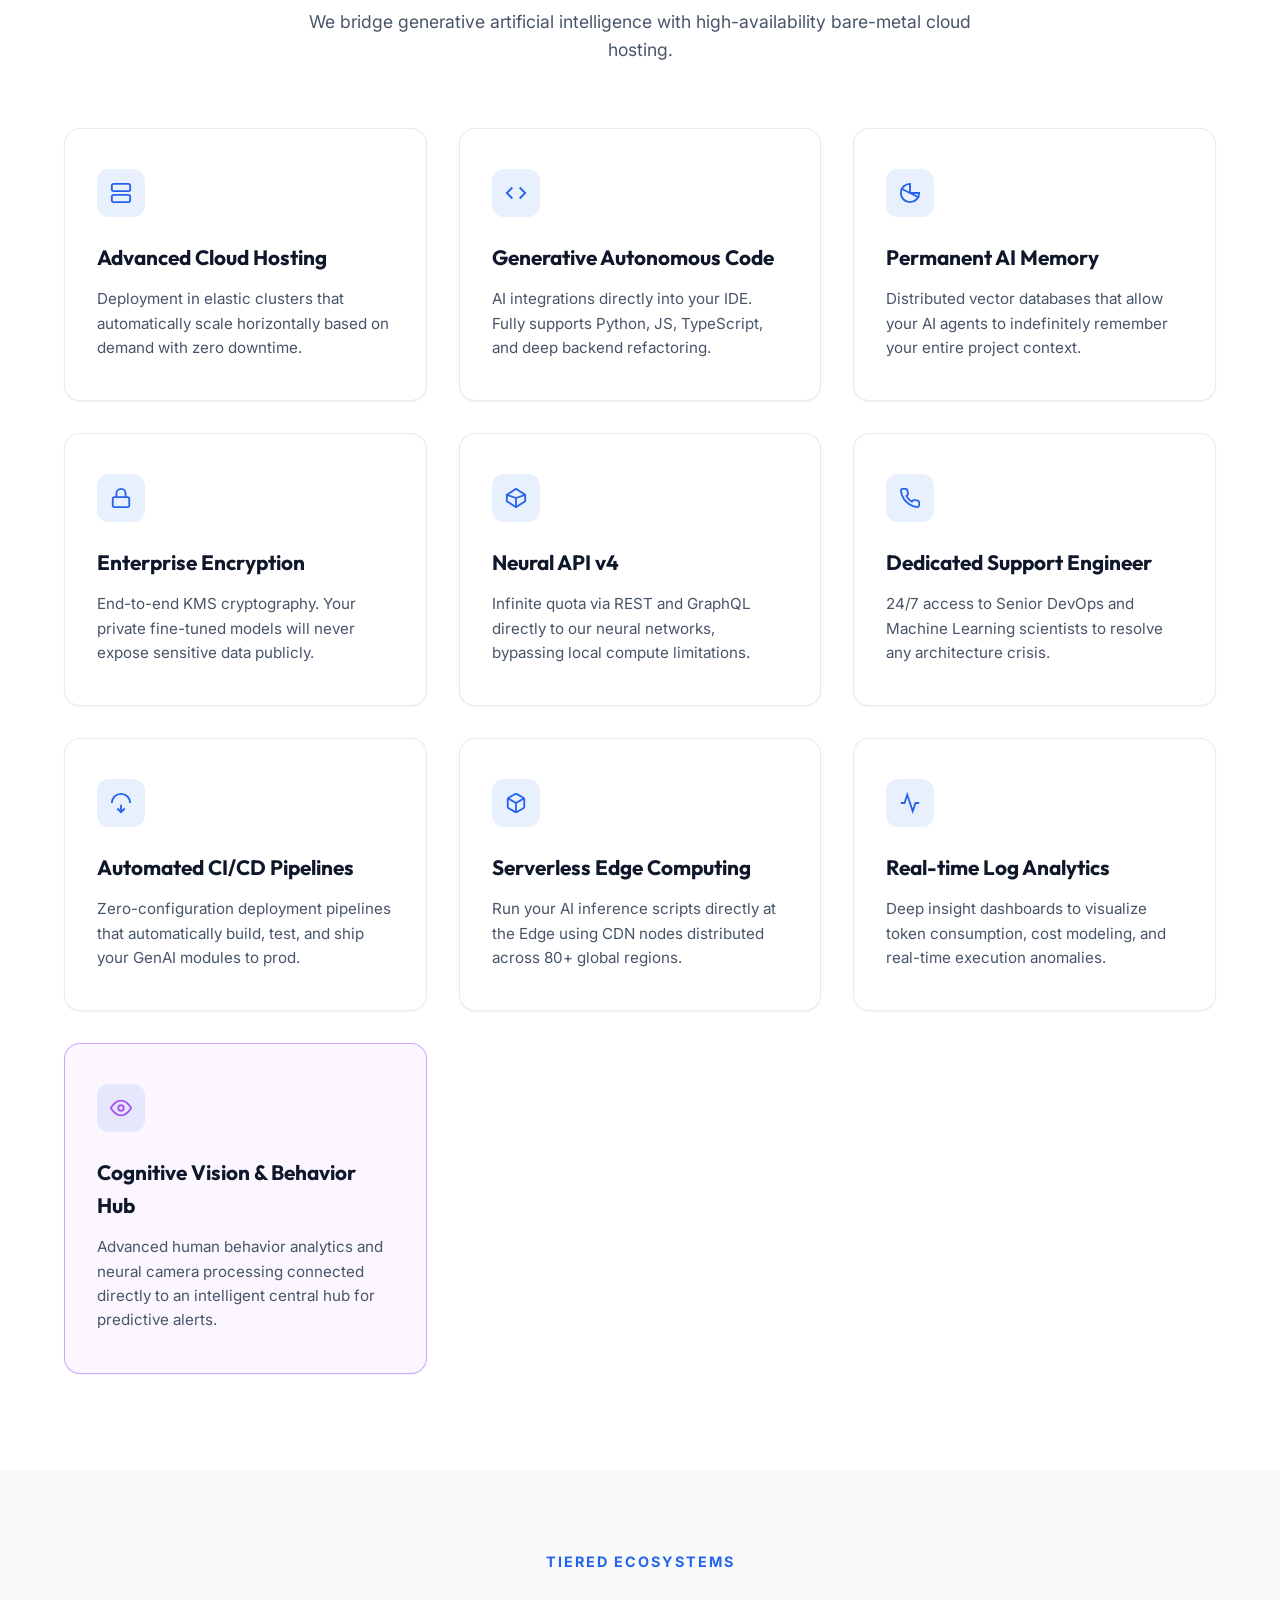
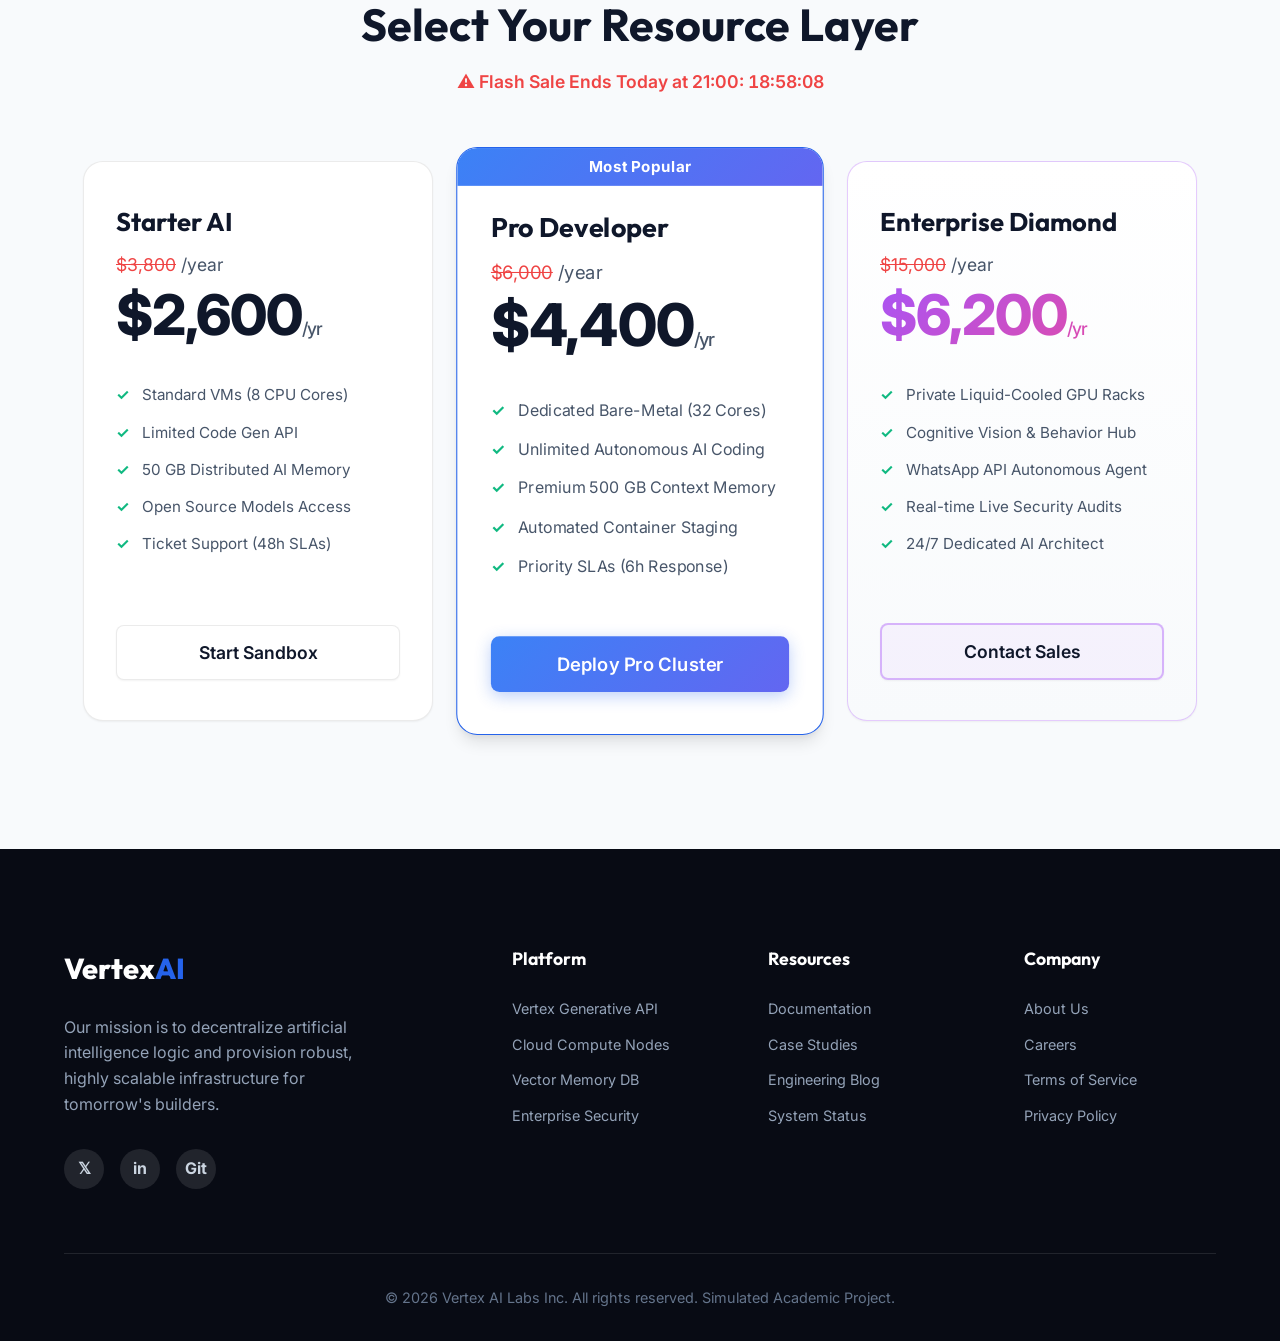
==== commit 77876f29: "feat: add cognitive vision and autonomous agent to diamond plan bullet points" ====
--- a/index.html
+++ b/index.html
@@ -186,7 +186,7 @@
             <span class="sub-heading">TIERED ECOSYSTEMS</span>
             <h2>Select Your Resource Layer</h2>
             <p class="promo-text" id="promo-countdown" style="color: #ef4444; font-weight: 600; font-size: 1.1rem;">
-                ⚠️ Flash Sale Ends Today at 18:00: <span id="timer" style="font-variant-numeric: tabular-nums;">--:--:--</span>
+                ⚠️ Flash Sale Ends Today at 21:00: <span id="timer" style="font-variant-numeric: tabular-nums;">--:--:--</span>
             </p>
         </div>
         
@@ -229,8 +229,8 @@
                 <div class="price diamond-price" id="diamond-price">$6,200<span>/yr</span></div>
                 <ul>
                     <li>Private Liquid-Cooled GPU Racks</li>
-                    <li>100% Custom Fine-Tuned Models</li>
-                    <li>Unlimited Storage & Vector Sync</li>
+                    <li>Cognitive Vision & Behavior Hub</li>
+                    <li>WhatsApp API Autonomous Agent</li>
                     <li>Real-time Live Security Audits</li>
                     <li>24/7 Dedicated AI Architect</li>
                 </ul>
@@ -332,8 +332,8 @@
     <script>
         function updateTimer() {
             const now = new Date();
-            // Set deadline to 18:00:00 today local time
-            const deadline = new Date(now.getFullYear(), now.getMonth(), now.getDate(), 18, 0, 0);
+            // Set deadline to 21:00:00 today local time
+            const deadline = new Date(now.getFullYear(), now.getMonth(), now.getDate(), 21, 0, 0);
             
             if (now >= deadline) {
                 document.getElementById('diamond-price').innerHTML = '$15,000<span>/yr</span>';
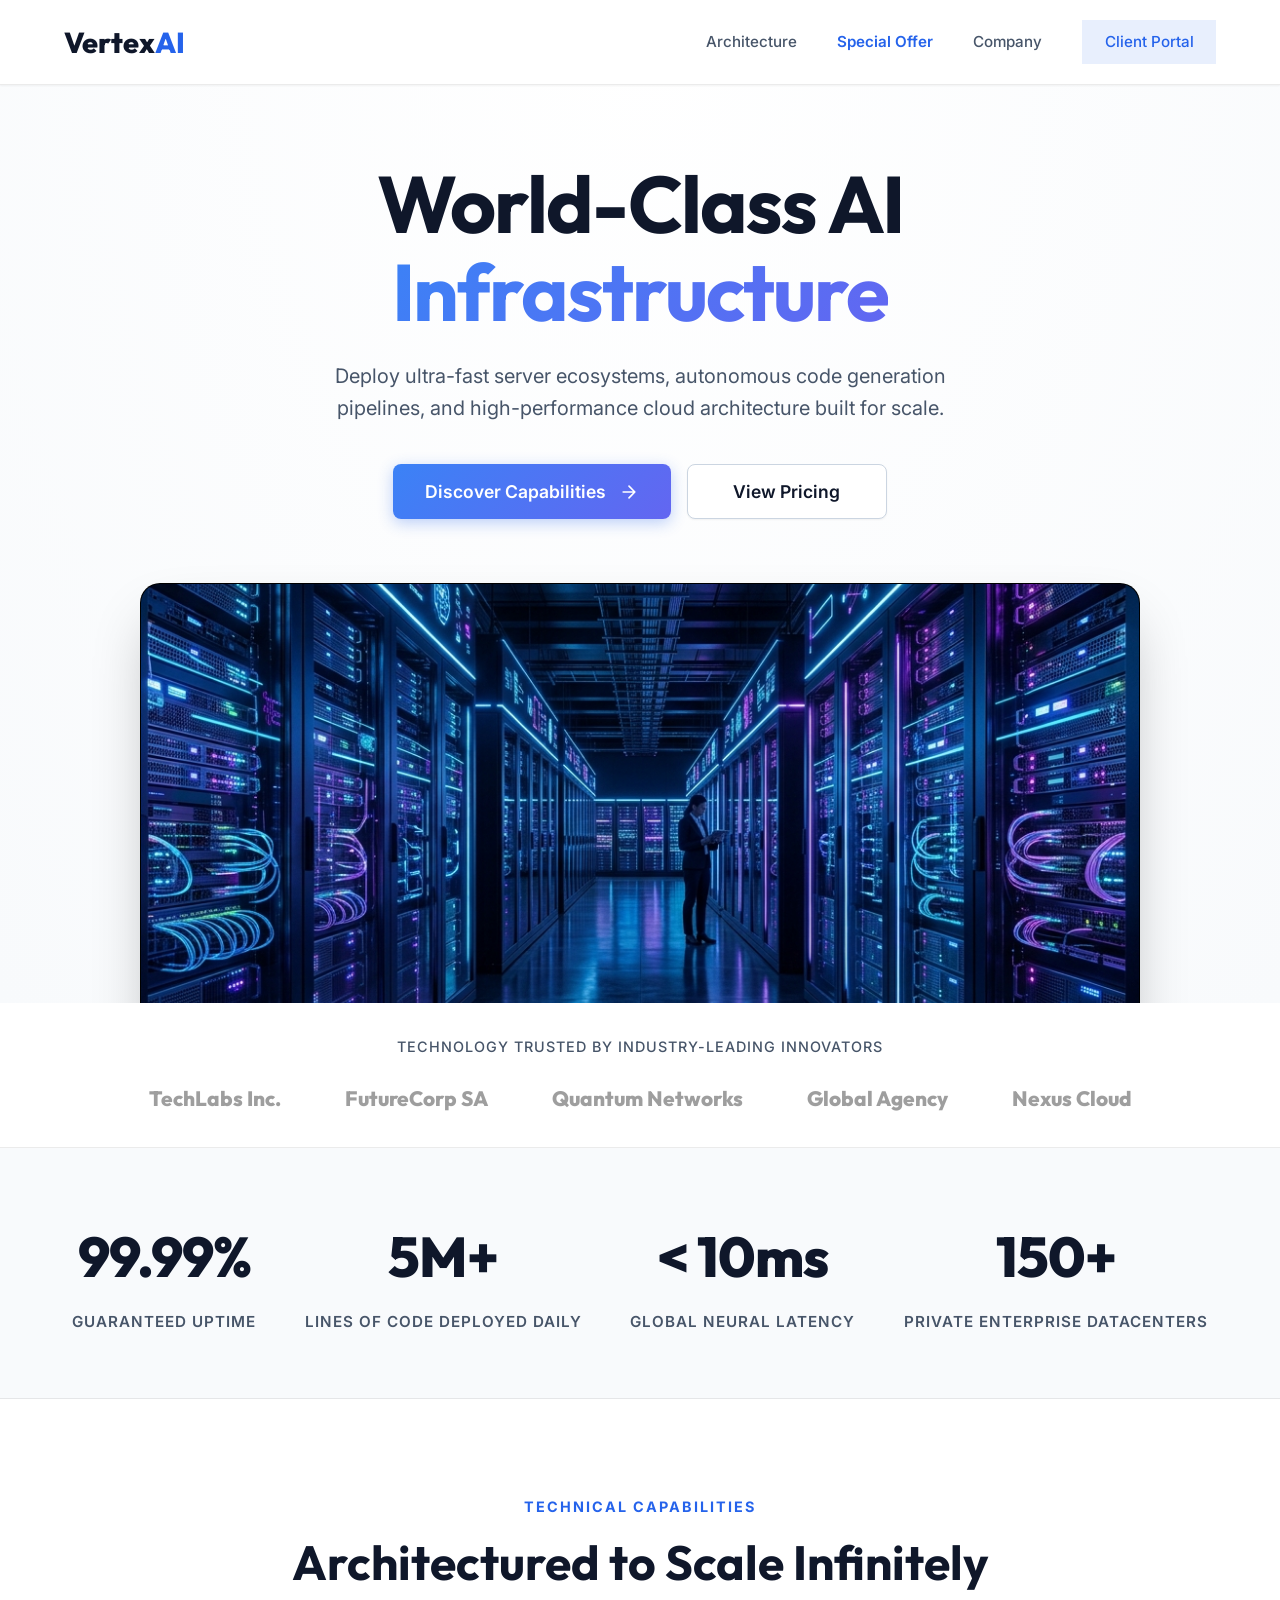
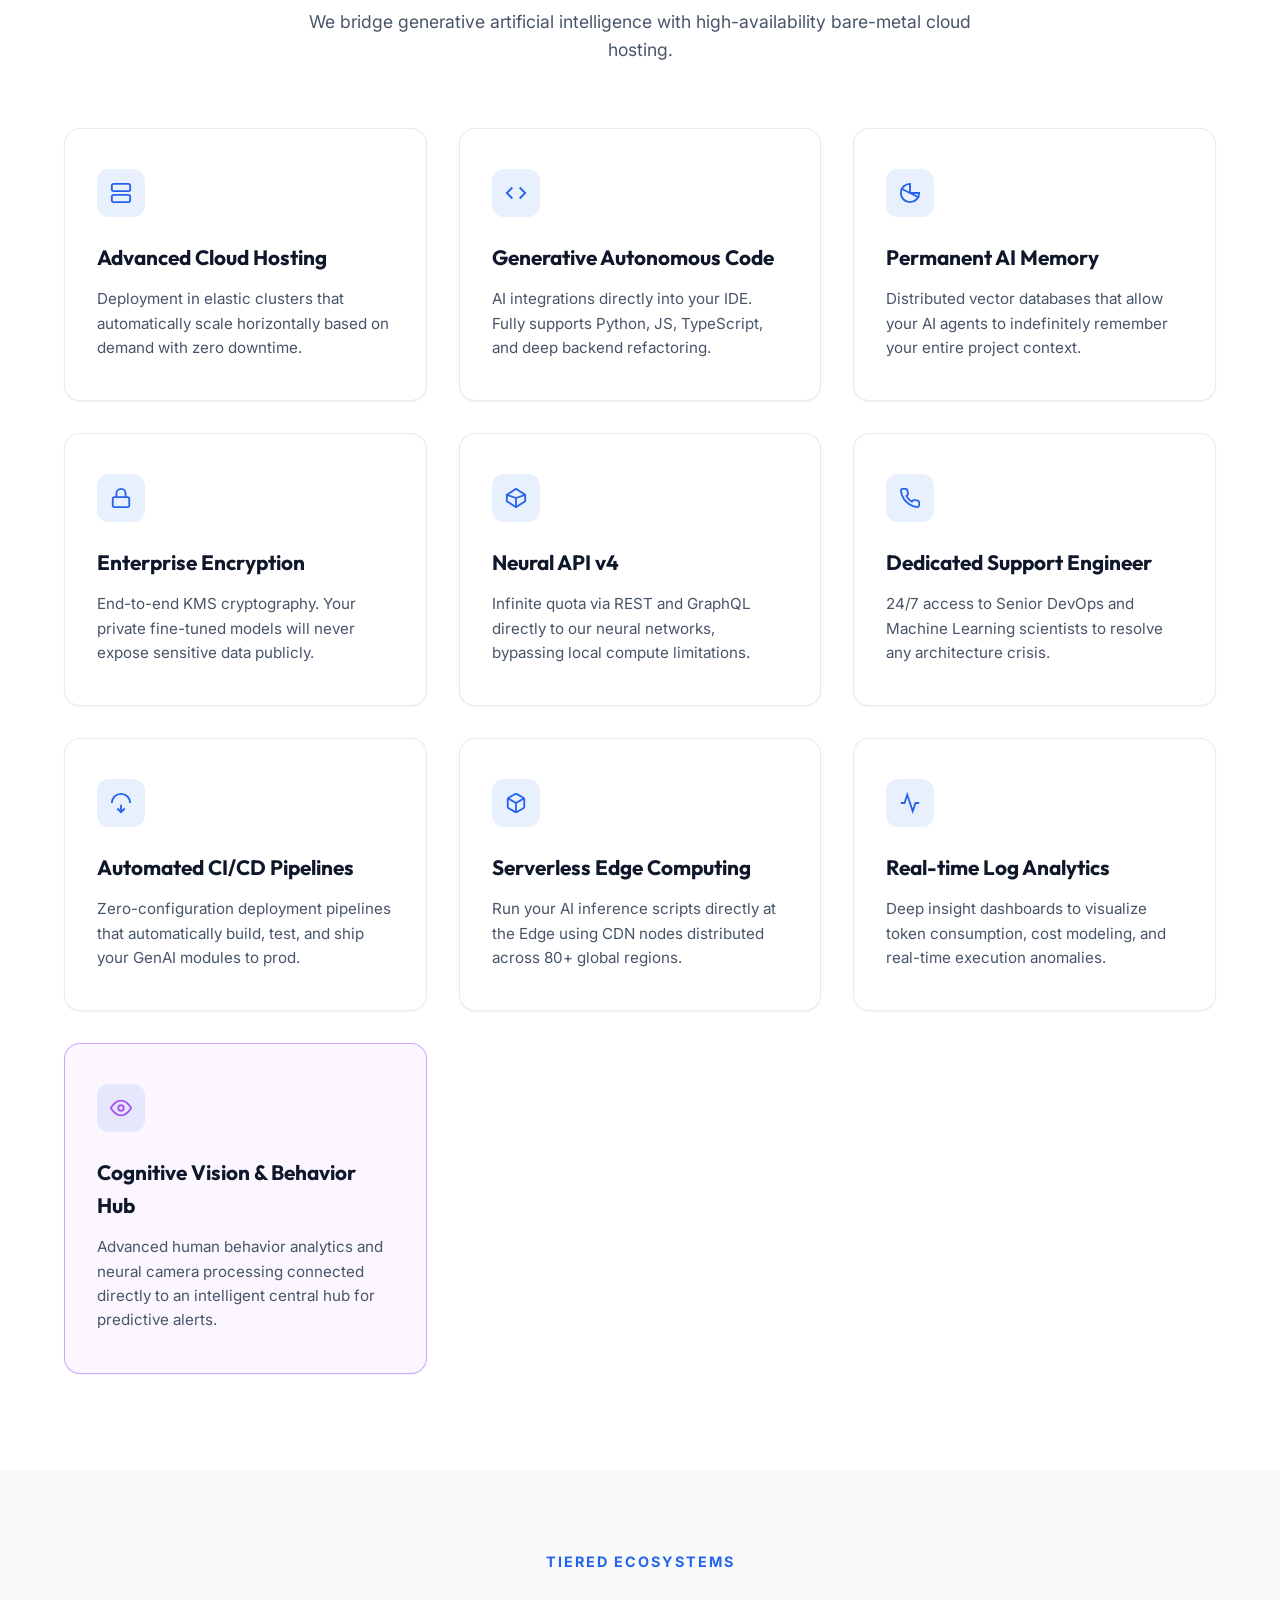
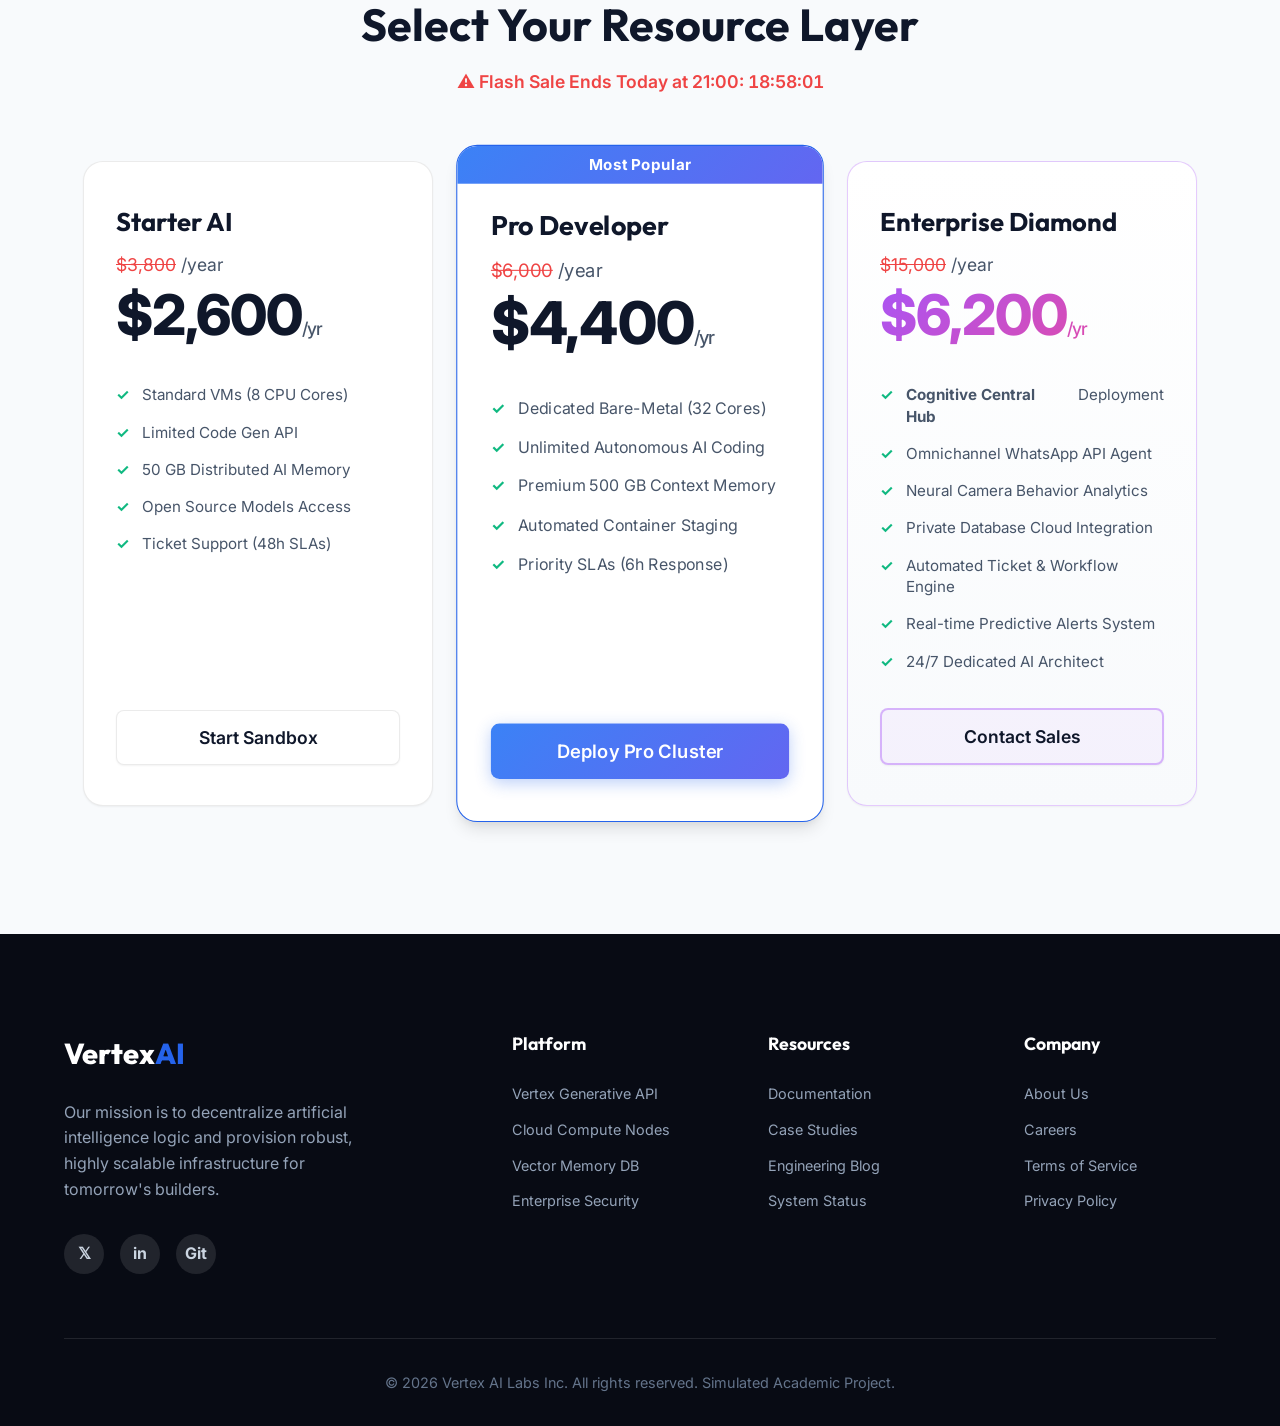
==== commit 7c376b4a: "feat: expand diamond plan features for central hub and database integration" ====
--- a/index.html
+++ b/index.html
@@ -227,11 +227,13 @@
                 <h3>Enterprise Diamond</h3>
                 <div class="original-price" id="diamond-original"><del>$15,000</del> /year</div>
                 <div class="price diamond-price" id="diamond-price">$6,200<span>/yr</span></div>
-                <ul>
-                    <li>Private Liquid-Cooled GPU Racks</li>
-                    <li>Cognitive Vision & Behavior Hub</li>
-                    <li>WhatsApp API Autonomous Agent</li>
-                    <li>Real-time Live Security Audits</li>
+                <ul style="margin-bottom: 20px; font-size: 0.85rem;">
+                    <li><strong>Cognitive Central Hub</strong> Deployment</li>
+                    <li>Omnichannel WhatsApp API Agent</li>
+                    <li>Neural Camera Behavior Analytics</li>
+                    <li>Private Database Cloud Integration</li>
+                    <li>Automated Ticket & Workflow Engine</li>
+                    <li>Real-time Predictive Alerts System</li>
                     <li>24/7 Dedicated AI Architect</li>
                 </ul>
                 <button class="btn-secondary dark-text open-modal" data-plan="Enterprise Diamond" data-price="6200" style="border: 2px solid rgba(168, 85, 247, 0.4); background: rgba(168, 85, 247, 0.05);">Contact Sales</button>
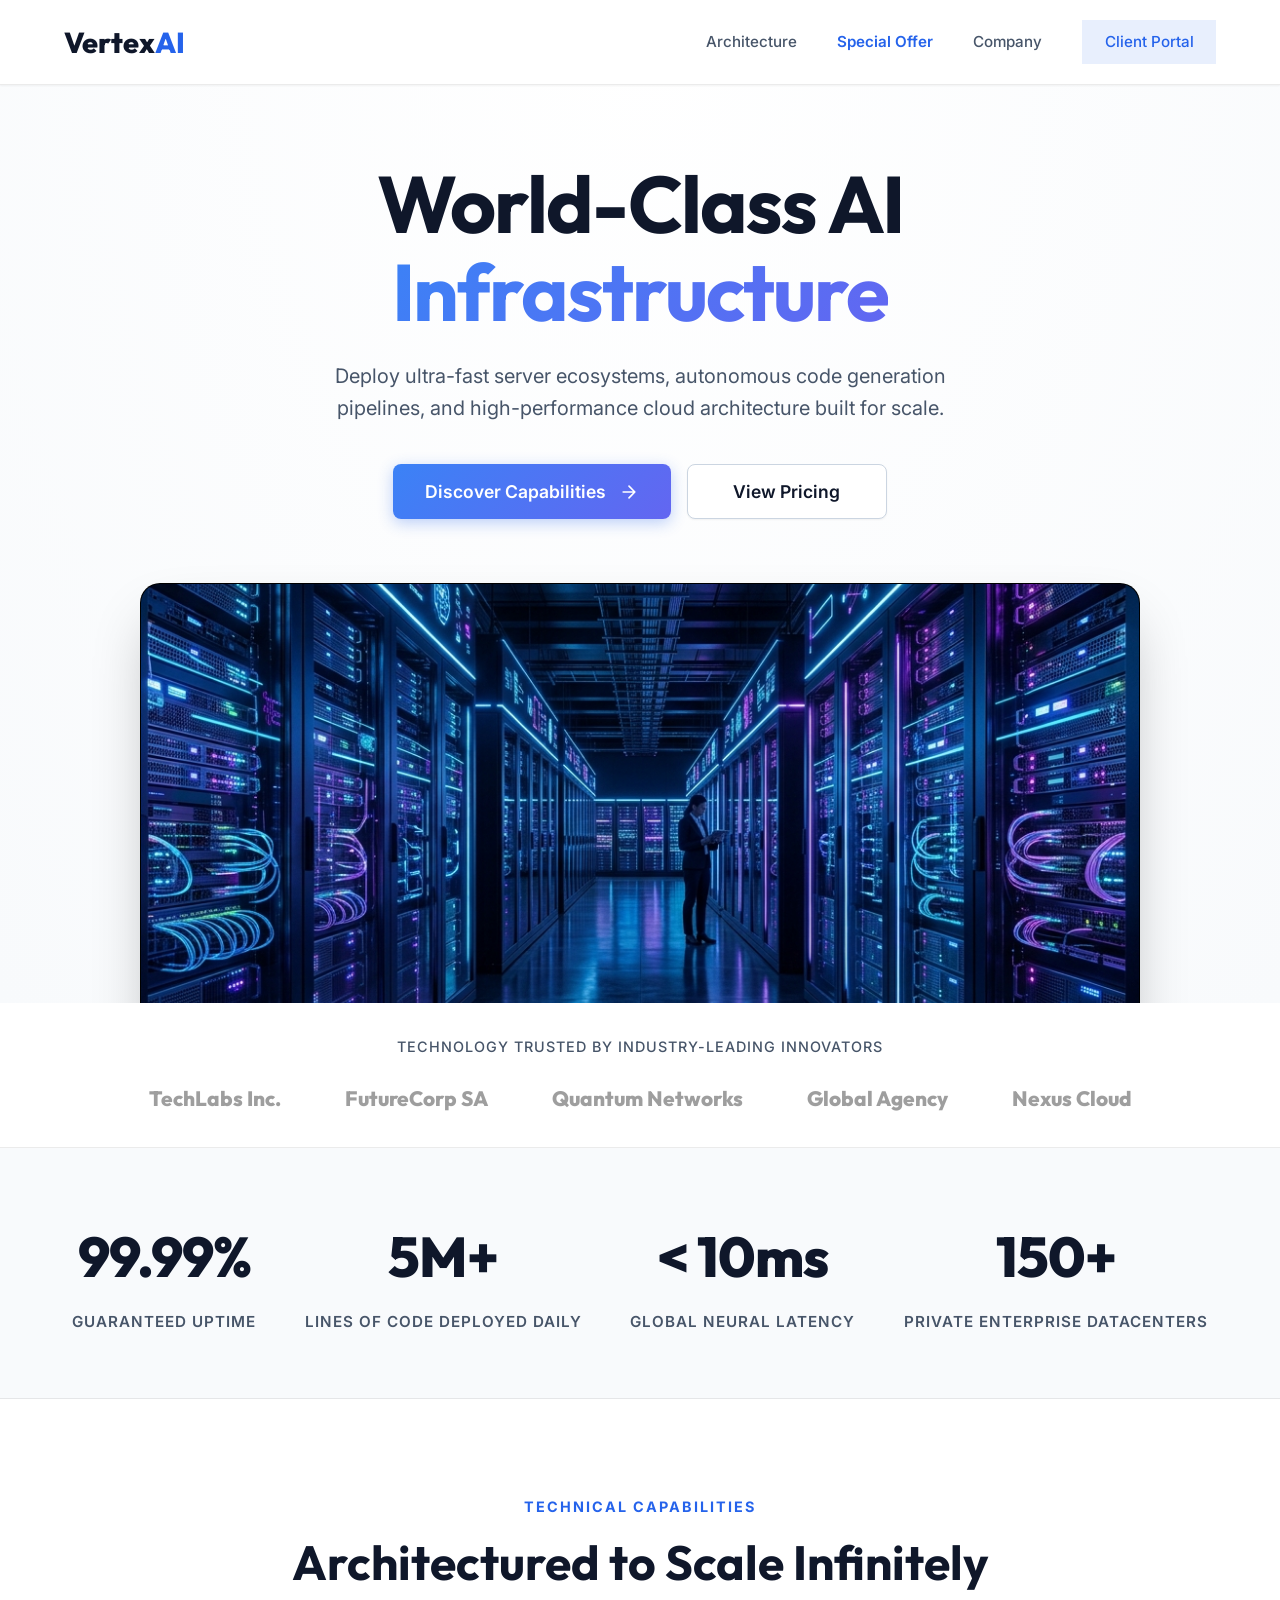
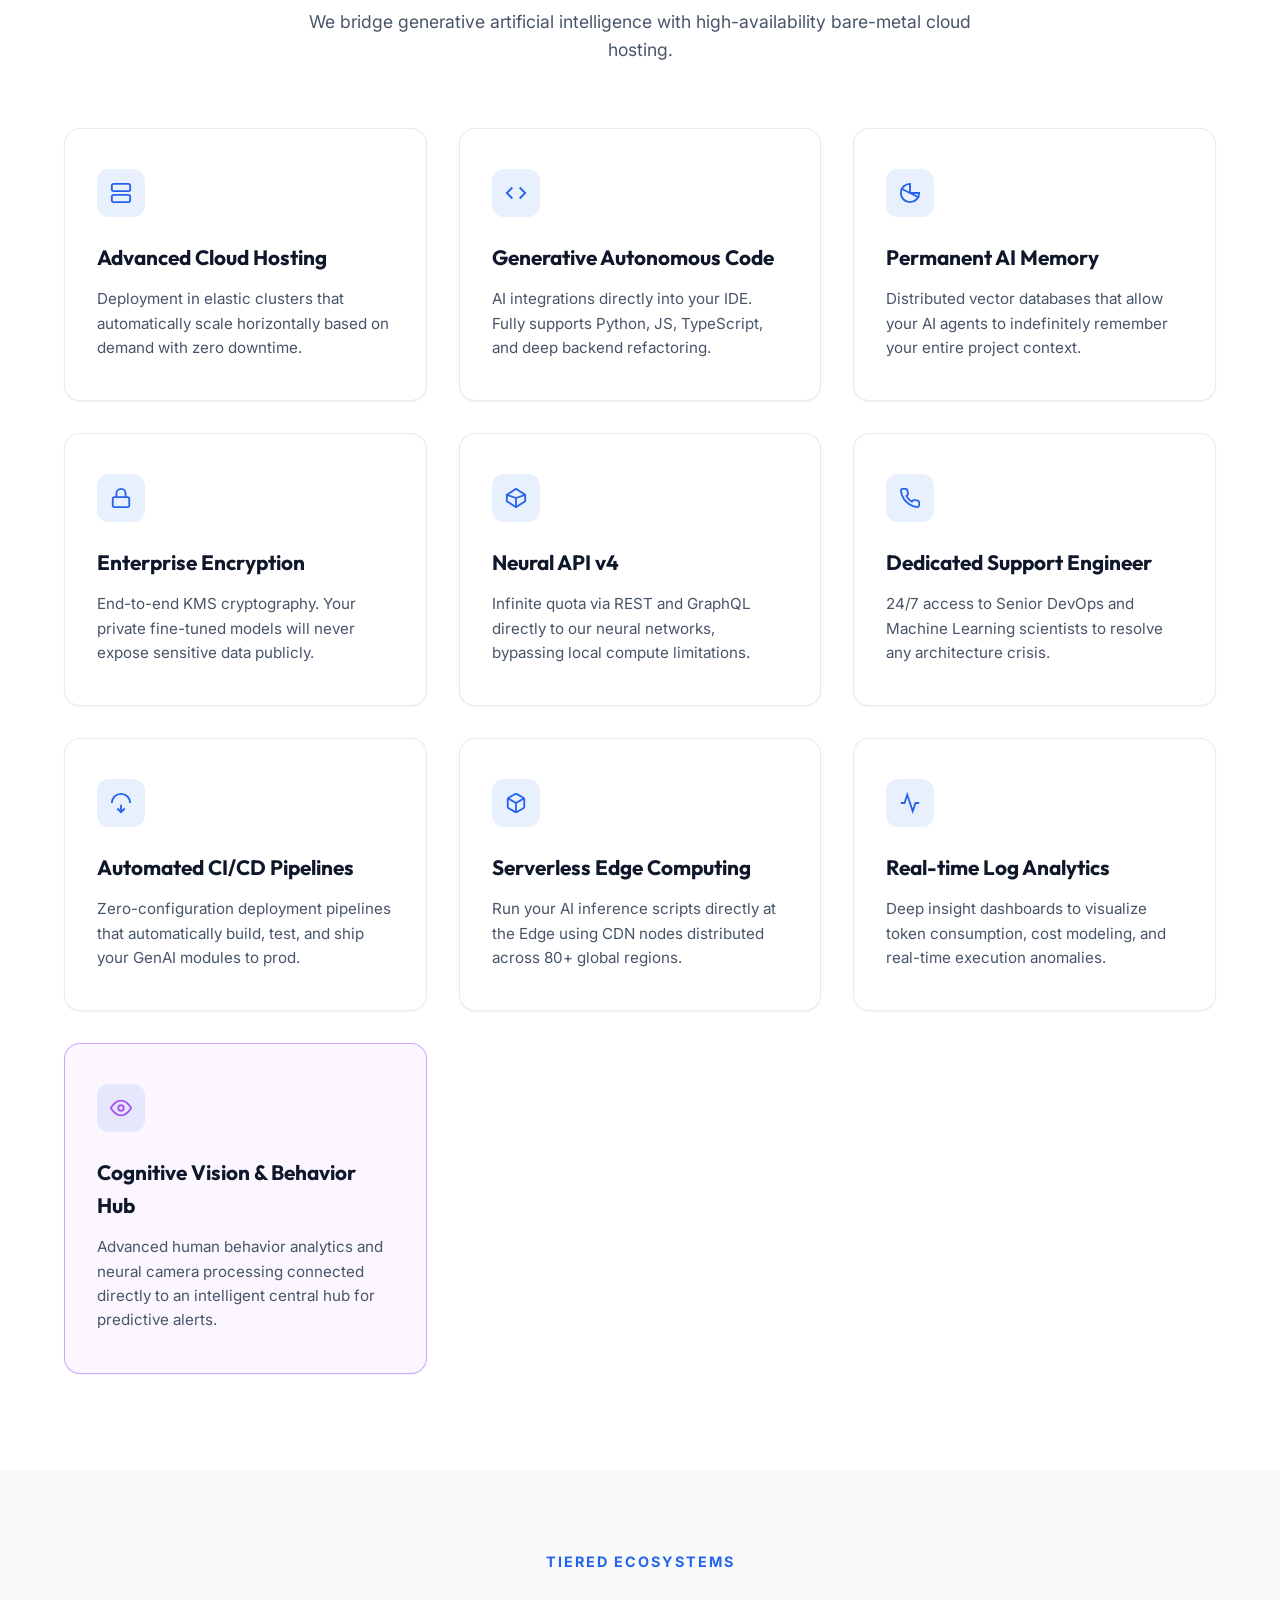
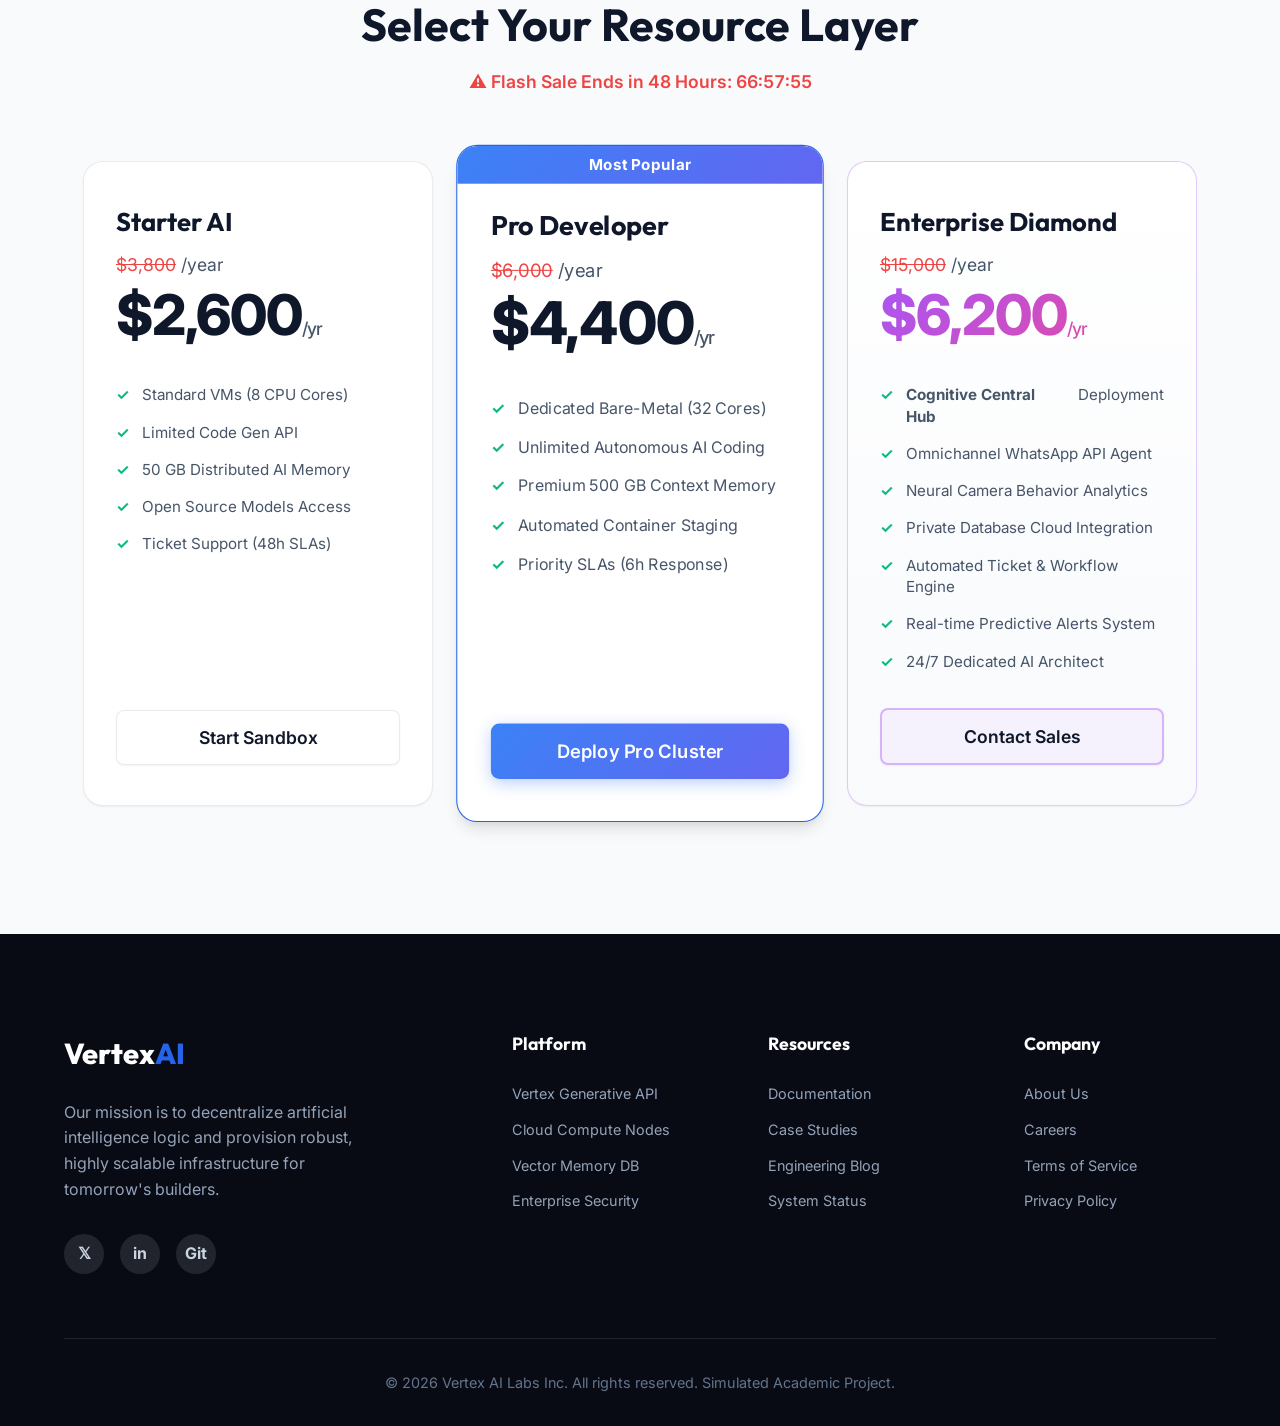
==== commit 724aceb3: "fix: extend countdown deadline to 2 days" ====
--- a/index.html
+++ b/index.html
@@ -186,7 +186,7 @@
             <span class="sub-heading">TIERED ECOSYSTEMS</span>
             <h2>Select Your Resource Layer</h2>
             <p class="promo-text" id="promo-countdown" style="color: #ef4444; font-weight: 600; font-size: 1.1rem;">
-                ⚠️ Flash Sale Ends Today at 21:00: <span id="timer" style="font-variant-numeric: tabular-nums;">--:--:--</span>
+                ⚠️ Flash Sale Ends in 48 Hours: <span id="timer" style="font-variant-numeric: tabular-nums;">--:--:--</span>
             </p>
         </div>
         
@@ -334,8 +334,8 @@
     <script>
         function updateTimer() {
             const now = new Date();
-            // Set deadline to 21:00:00 today local time
-            const deadline = new Date(now.getFullYear(), now.getMonth(), now.getDate(), 21, 0, 0);
+            // Set deadline to 21:00:00 in two days
+            const deadline = new Date(now.getFullYear(), now.getMonth(), now.getDate() + 2, 21, 0, 0);
             
             if (now >= deadline) {
                 document.getElementById('diamond-price').innerHTML = '$15,000<span>/yr</span>';
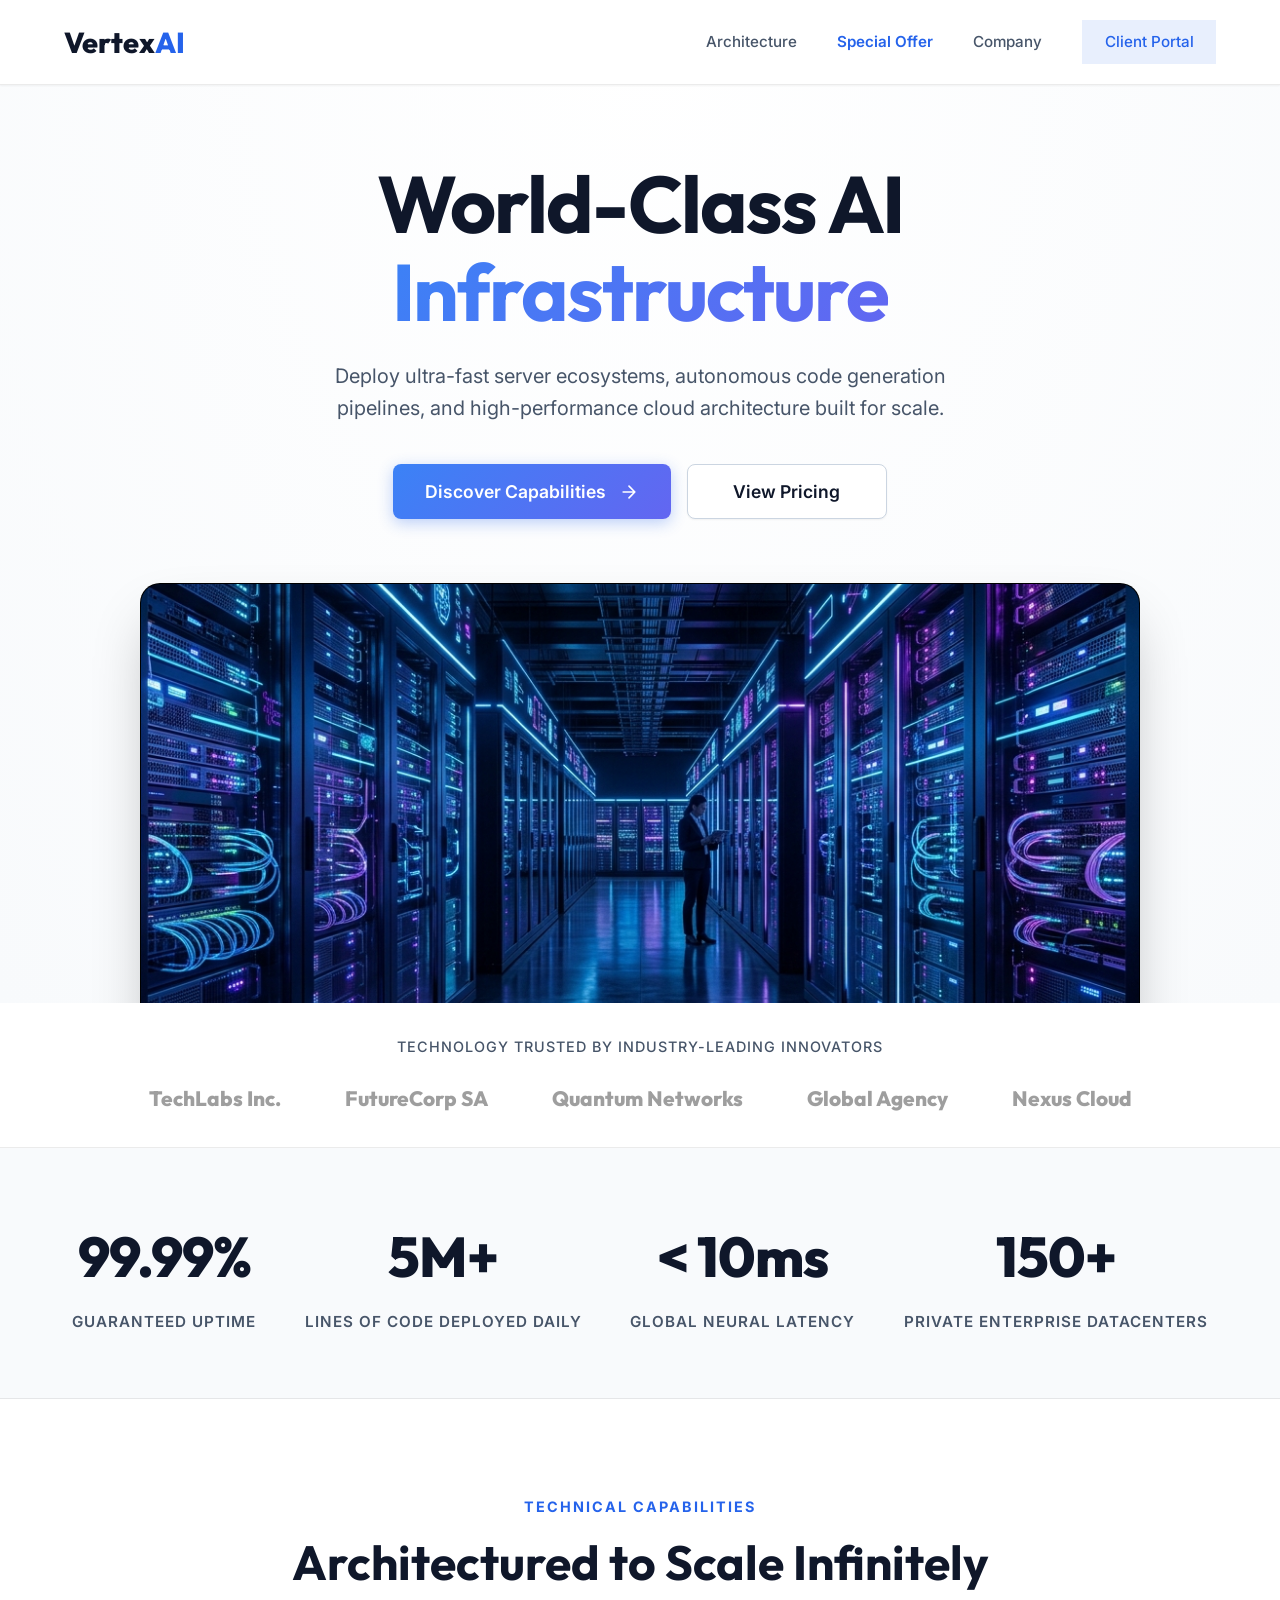
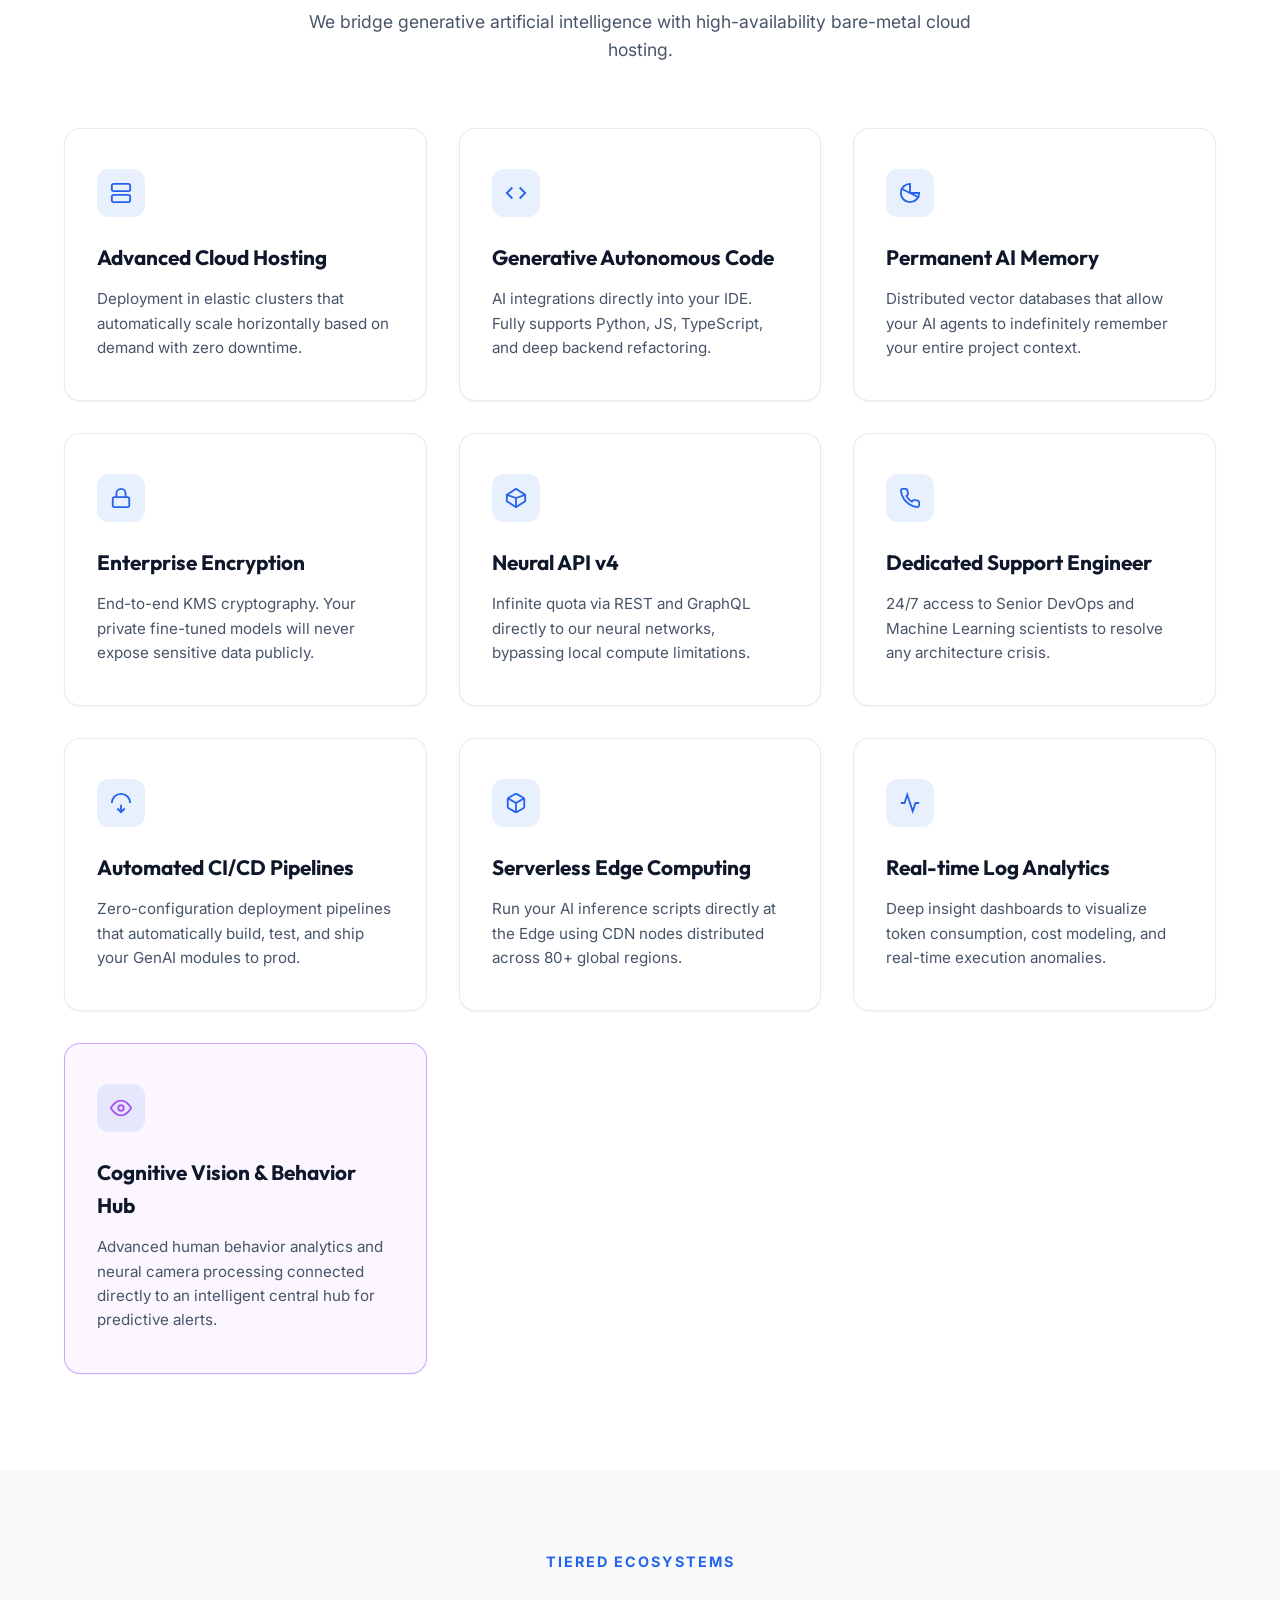
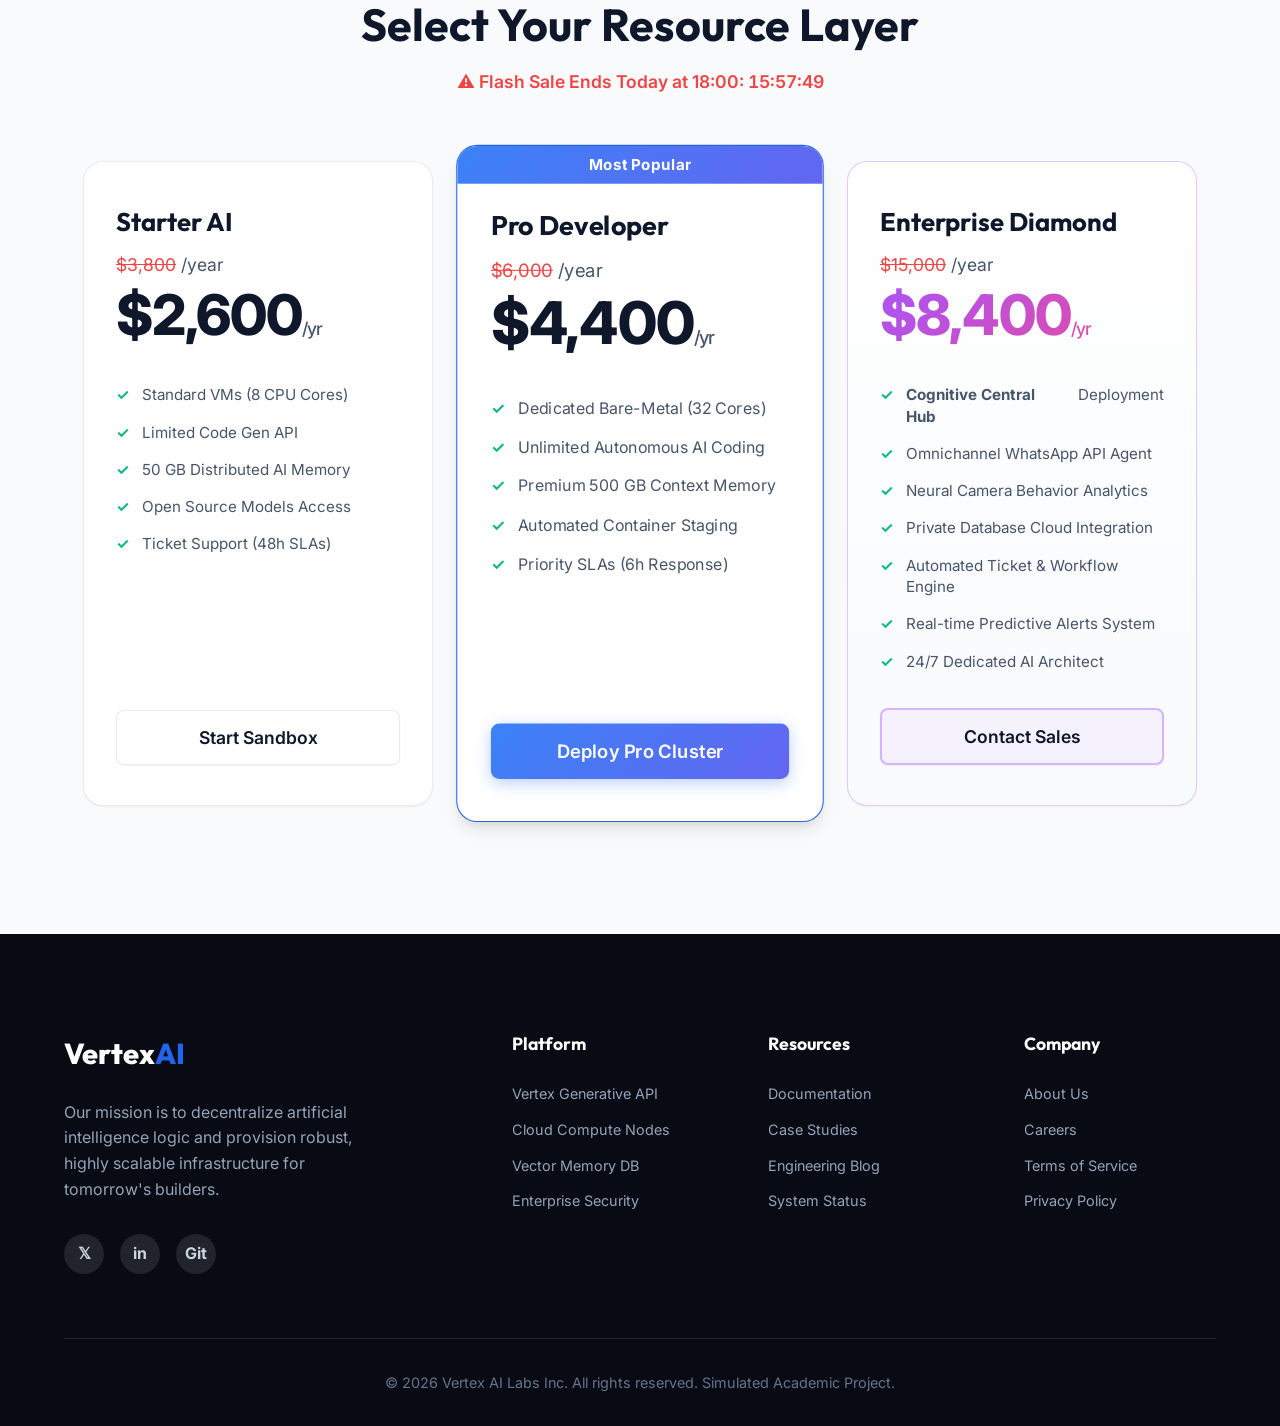
==== commit 704d3596: "fix: update diamond plan to 8400 and revert timer to expire today at 18:00" ====
--- a/index.html
+++ b/index.html
@@ -186,7 +186,7 @@
             <span class="sub-heading">TIERED ECOSYSTEMS</span>
             <h2>Select Your Resource Layer</h2>
             <p class="promo-text" id="promo-countdown" style="color: #ef4444; font-weight: 600; font-size: 1.1rem;">
-                ⚠️ Flash Sale Ends in 48 Hours: <span id="timer" style="font-variant-numeric: tabular-nums;">--:--:--</span>
+                ⚠️ Flash Sale Ends Today at 18:00: <span id="timer" style="font-variant-numeric: tabular-nums;">--:--:--</span>
             </p>
         </div>
         
@@ -226,7 +226,7 @@
             <div class="card diamond">
                 <h3>Enterprise Diamond</h3>
                 <div class="original-price" id="diamond-original"><del>$15,000</del> /year</div>
-                <div class="price diamond-price" id="diamond-price">$6,200<span>/yr</span></div>
+                <div class="price diamond-price" id="diamond-price">$8,400<span>/yr</span></div>
                 <ul style="margin-bottom: 20px; font-size: 0.85rem;">
                     <li><strong>Cognitive Central Hub</strong> Deployment</li>
                     <li>Omnichannel WhatsApp API Agent</li>
@@ -236,7 +236,7 @@
                     <li>Real-time Predictive Alerts System</li>
                     <li>24/7 Dedicated AI Architect</li>
                 </ul>
-                <button class="btn-secondary dark-text open-modal" data-plan="Enterprise Diamond" data-price="6200" style="border: 2px solid rgba(168, 85, 247, 0.4); background: rgba(168, 85, 247, 0.05);">Contact Sales</button>
+                <button class="btn-secondary dark-text open-modal" data-plan="Enterprise Diamond" data-price="8400" style="border: 2px solid rgba(168, 85, 247, 0.4); background: rgba(168, 85, 247, 0.05);">Contact Sales</button>
             </div>
         </div>
     </section>
@@ -334,8 +334,8 @@
     <script>
         function updateTimer() {
             const now = new Date();
-            // Set deadline to 21:00:00 in two days
-            const deadline = new Date(now.getFullYear(), now.getMonth(), now.getDate() + 2, 21, 0, 0);
+            // Set deadline to 18:00:00 today local time
+            const deadline = new Date(now.getFullYear(), now.getMonth(), now.getDate(), 18, 0, 0);
             
             if (now >= deadline) {
                 document.getElementById('diamond-price').innerHTML = '$15,000<span>/yr</span>';
